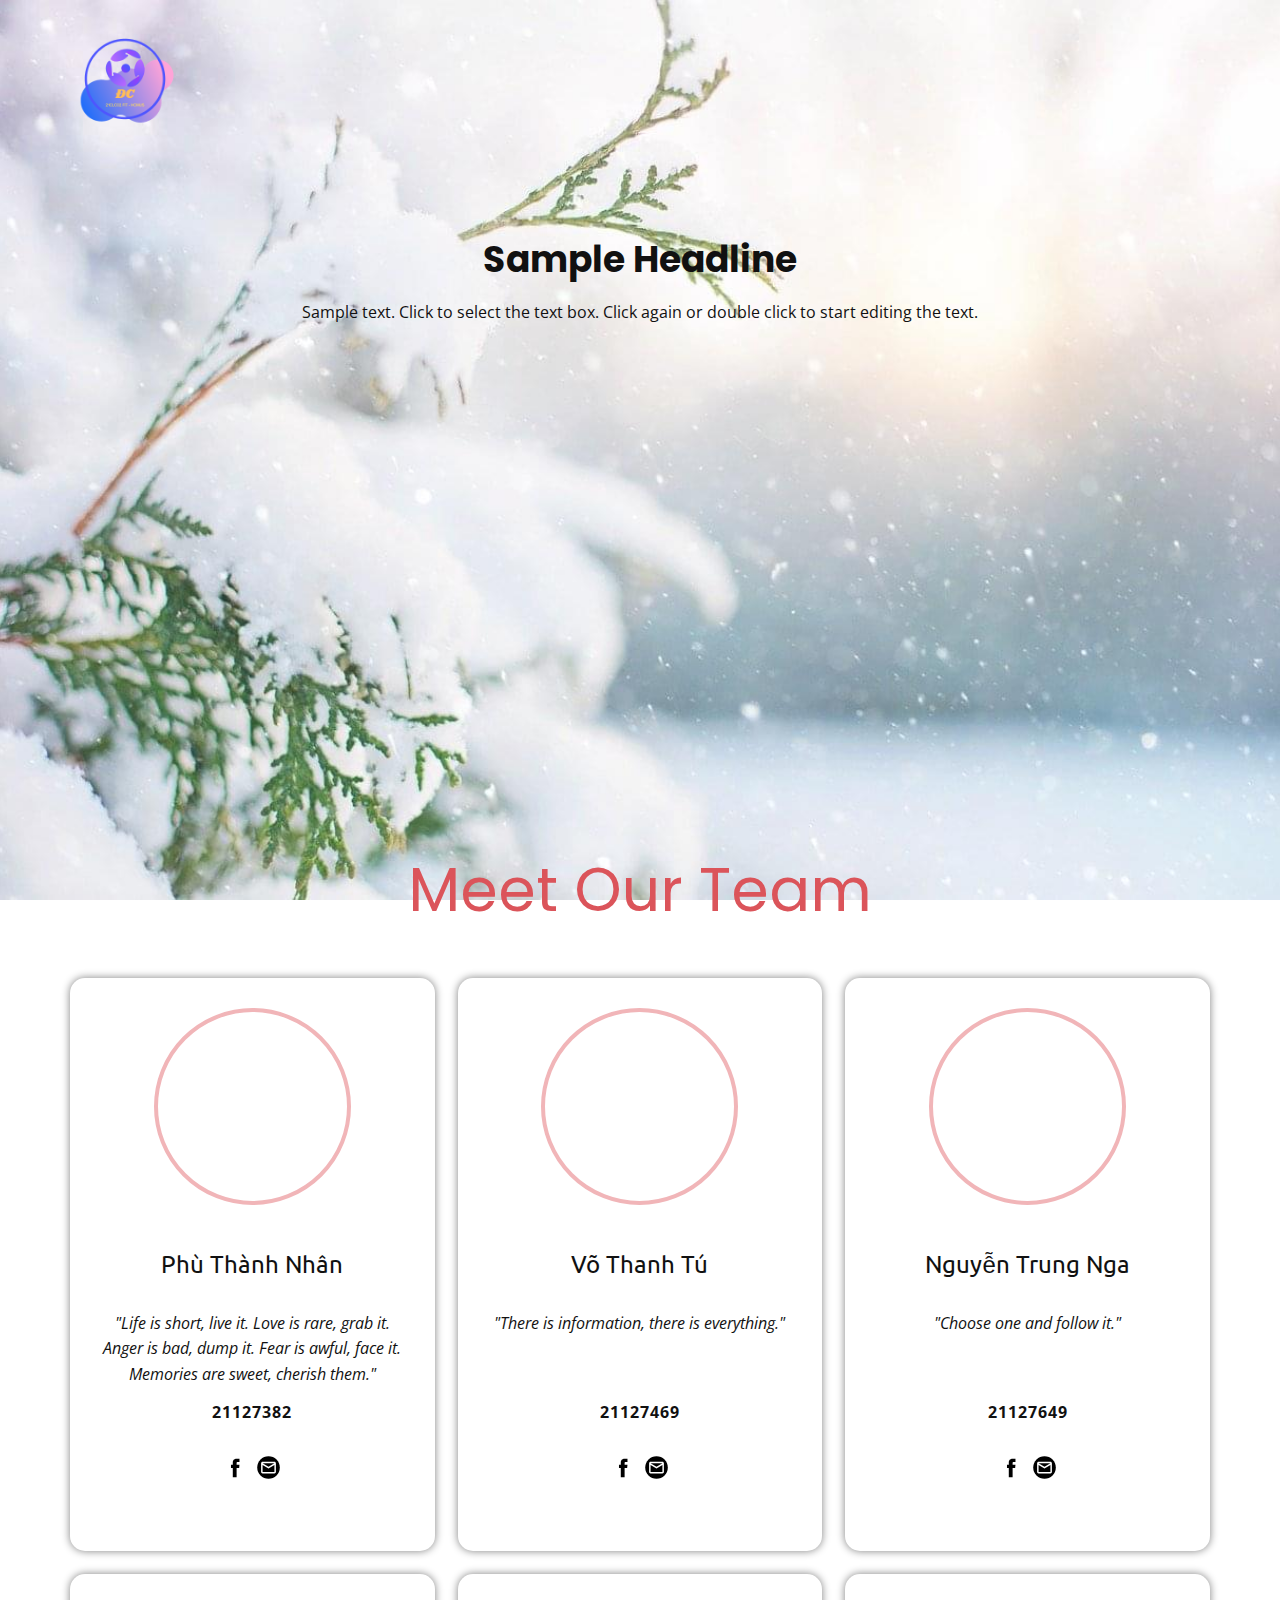
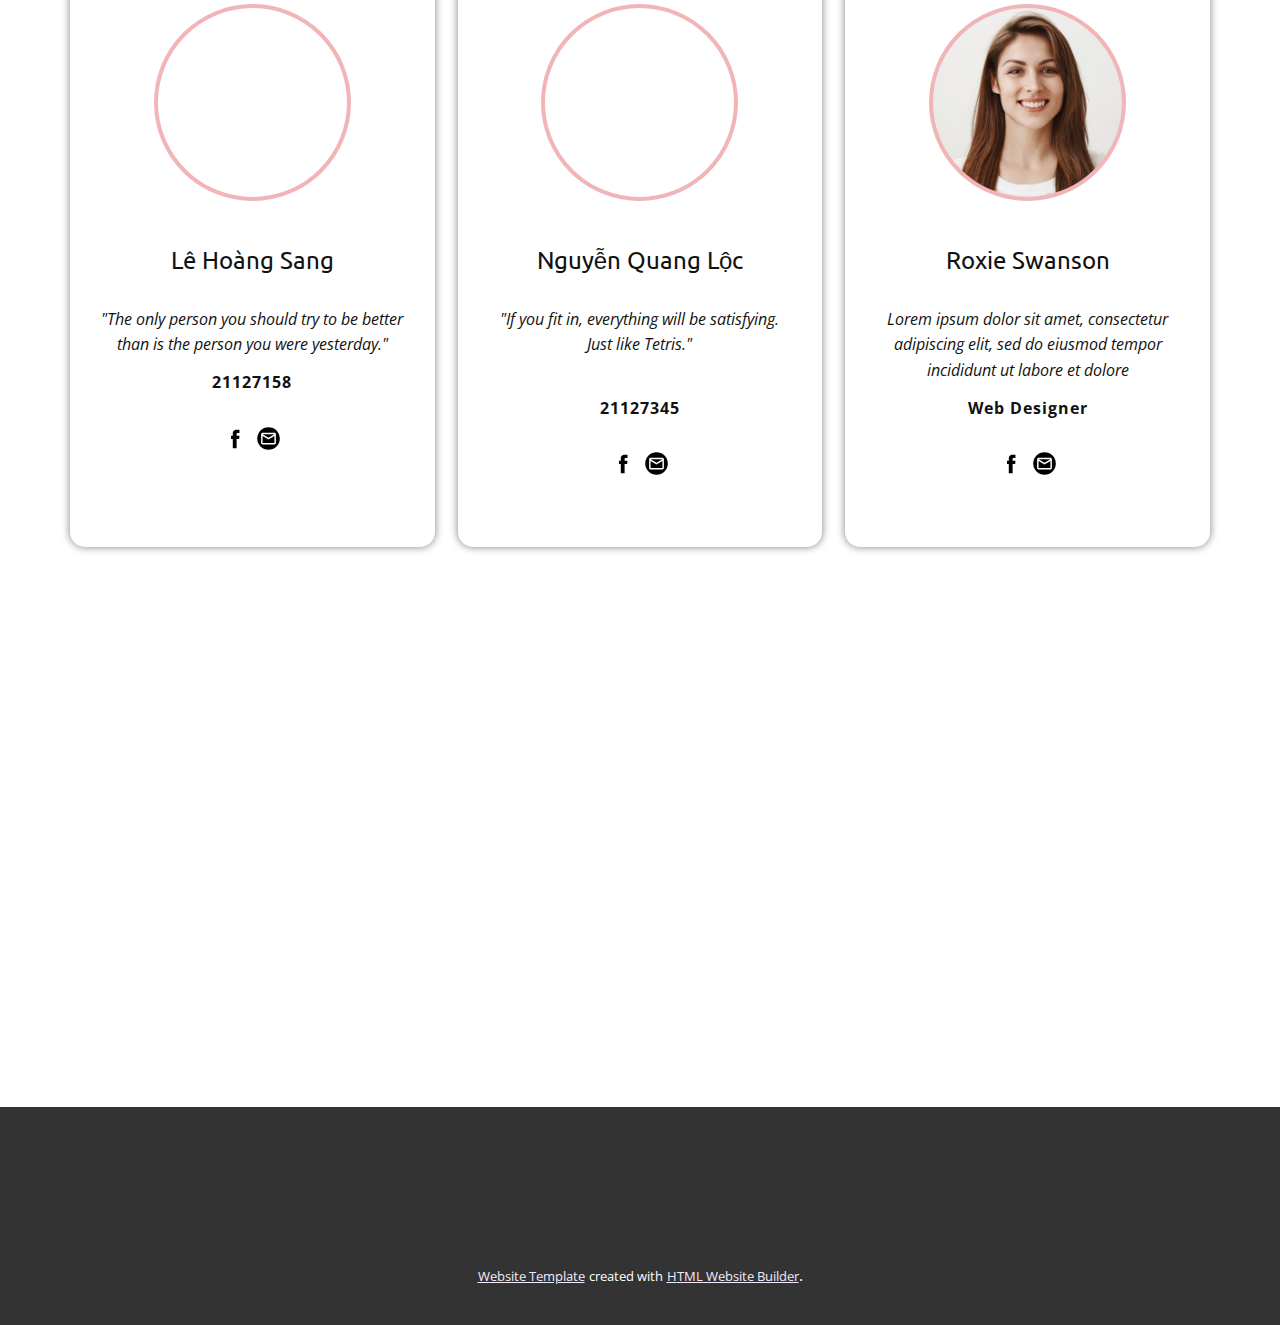
==== Page-2.html @ 935c4da2 "Change Theme" ====
<!DOCTYPE html>
<html style="font-size: 16px;">
  <head>
    <meta name="viewport" content="width=device-width, initial-scale=1.0">
    <meta charset="utf-8">
    <meta name="keywords" content="Meet Our Team">
    <meta name="description" content="">
    <meta name="page_type" content="np-template-header-footer-from-plugin">
    <title>Page 2</title>
    <link rel="stylesheet" href="nicepage.css" media="screen">
<link rel="stylesheet" href="Page-2.css" media="screen">
    <script class="u-script" type="text/javascript" src="jquery-1.9.1.min.js" defer=""></script>
    <script class="u-script" type="text/javascript" src="nicepage.js" defer=""></script>
    <meta name="generator" content="Nicepage 4.1.6, nicepage.com">
    <link id="u-theme-google-font" rel="stylesheet" href="https://fonts.googleapis.com/css?family=Open+Sans:300,300i,400,400i,600,600i,700,700i,800,800i|Poppins:100,100i,200,200i,300,300i,400,400i,500,500i,600,600i,700,700i,800,800i,900,900i">
    <link id="u-page-google-font" rel="stylesheet" href="https://fonts.googleapis.com/css?family=Ubuntu:300,300i,400,400i,500,500i,700,700i">
    
    
    
    
    <script type="application/ld+json">{
		"@context": "http://schema.org",
		"@type": "Organization",
		"name": "",
		"logo": "images/DaCamtrongsuot.png"
}</script>
    <meta name="theme-color" content="#803bec">
    <meta property="og:title" content="Page 2">
    <meta property="og:type" content="website">
  </head>
  <body class="u-body u-image" style="background-position: 50% 50%; background-image: url(&quot;images/g905675988dc49c404f657ac7423b55f14629bac2f06f8e1ab656ffeed93eca6e0b6860d863c056c8865836d51a71ae91281ea096c474bc6b71fc611bd835c069_1280.jpg&quot;);"><header class="u-clearfix u-header u-header" id="sec-8624"><div class="u-clearfix u-sheet u-sheet-1">
        <a href="https://nicepage.com" class="u-image u-logo u-image-1" data-image-width="500" data-image-height="500">
          <img src="images/DaCamtrongsuot.png" class="u-logo-image u-logo-image-1">
        </a>
      </div></header>
    <section class="u-align-center u-clearfix u-section-1" id="sec-6c9a">
      <div class="u-clearfix u-sheet u-valign-middle u-sheet-1">
        <h2 class="u-text u-text-default u-text-1">Sample Headline</h2>
        <p class="u-text u-text-2">Sample text. Click to select the text box. Click again or double click to start editing the text.</p>
        <div class="u-video u-video-1">
          <div class="embed-responsive embed-responsive-1">
            <iframe style="position: absolute;top: 0;left: 0;width: 100%;height: 100%;" class="embed-responsive-item" src="https://www.youtube.com/embed/L-hm3S1aSnI?mute=0&amp;showinfo=0&amp;controls=0&amp;start=0" frameborder="0" allowfullscreen=""></iframe>
          </div>
        </div>
      </div>
    </section>
    <section class="u-align-center u-clearfix u-section-2" id="carousel_01be">
      <div class="u-clearfix u-sheet u-sheet-1">
        <h1 class="u-text u-text-default u-text-palette-2-base u-text-1">Meet Our Team</h1>
        <div class="u-expanded-width u-list u-list-1">
          <div class="u-repeater u-repeater-1">
            <div class="u-align-center u-container-style u-list-item u-radius-15 u-repeater-item u-shape-round u-white u-list-item-1">
              <div class="u-container-layout u-similar-container u-container-layout-1">
                <div class="u-border-4 u-border-palette-2-light-2 u-image u-image-circle u-preserve-proportions u-image-1" alt="" data-image-width="176" data-image-height="208"></div>
                <h4 class="u-custom-font u-font-ubuntu u-text u-text-default u-text-2">Phù Thành Nhân</h4>
                <p class="u-text u-text-body-color u-text-3"> "Life is short, live it. Love is rare, grab it. Anger is bad, dump it. Fear is awful, face it. Memories are sweet, cherish them."</p>
                <p class="u-text u-text-default u-text-4"> 21127382</p>
                <div class="u-social-icons u-spacing-10 u-social-icons-1">
                  <a class="u-social-url" title="facebook" target="_blank" href="https://www.facebook.com/nhan.phu.35912"><span class="u-icon u-social-facebook u-social-icon u-text-black u-icon-1"><svg class="u-svg-link" preserveAspectRatio="xMidYMin slice" viewBox="0 0 112 112" style=""><use xlink:href="#svg-3d33"></use></svg><svg class="u-svg-content" viewBox="0 0 112 112" x="0" y="0" id="svg-3d33"><path fill="currentColor" d="M75.5,28.8H65.4c-1.5,0-4,0.9-4,4.3v9.4h13.9l-1.5,15.8H61.4v45.1H42.8V58.3h-8.8V42.4h8.8V32.2
c0-7.4,3.4-18.8,18.8-18.8h13.8v15.4H75.5z"></path></svg></span>
                  </a>
                  <a class="u-social-url" target="_blank" data-type="Email" title="Email" href="mailto:21127382@student.hcmus.edu.vn"><span class="u-icon u-social-email u-social-icon u-text-black u-icon-2"><svg class="u-svg-link" preserveAspectRatio="xMidYMin slice" viewBox="0 0 112 112" style=""><use xlink:href="#svg-8b8d"></use></svg><svg class="u-svg-content" viewBox="0 0 112 112" x="0" y="0" id="svg-8b8d"><circle fill="currentColor" cx="56.1" cy="56.1" r="55"></circle><path id="path3864" fill="#FFFFFF" d="M27.2,28h57.6c4,0,7.2,3.2,7.2,7.2l0,0v42.7c0,3.9-3.2,7.2-7.2,7.2l0,0H27.2
	c-4,0-7.2-3.2-7.2-7.2V35.2C20,31.1,23.2,28,27.2,28 M56,52.9l28.8-17.8H27.2L56,52.9 M27.2,77.7h57.6V43.5L56,61.3L27.2,43.5V77.7z
	"></path></svg></span>
                  </a>
                </div>
              </div>
            </div>
            <div class="u-align-center u-container-style u-list-item u-radius-15 u-repeater-item u-shape-round u-white u-list-item-2">
              <div class="u-container-layout u-similar-container u-container-layout-2">
                <div class="u-border-4 u-border-palette-2-light-2 u-image u-image-circle u-preserve-proportions u-image-2" alt="" data-image-width="208" data-image-height="208"></div>
                <h4 class="u-custom-font u-font-ubuntu u-text u-text-default u-text-5">Võ Thanh Tú</h4>
                <p class="u-text u-text-body-color u-text-6"> "There is information, there is everything."<br>
                  <br>
                  <br>
                </p>
                <p class="u-text u-text-default u-text-7">21127469</p>
                <div class="u-social-icons u-spacing-10 u-social-icons-2">
                  <a class="u-social-url" title="facebook" target="_blank" href="https://www.facebook.com/thanhtuvo135"><span class="u-icon u-social-facebook u-social-icon u-text-black"><svg class="u-svg-link" preserveAspectRatio="xMidYMin slice" viewBox="0 0 112 112" style=""><use xlink:href="#svg-5f94"></use></svg><svg class="u-svg-content" viewBox="0 0 112 112" x="0" y="0" id="svg-5f94"><path fill="currentColor" d="M75.5,28.8H65.4c-1.5,0-4,0.9-4,4.3v9.4h13.9l-1.5,15.8H61.4v45.1H42.8V58.3h-8.8V42.4h8.8V32.2
c0-7.4,3.4-18.8,18.8-18.8h13.8v15.4H75.5z"></path></svg></span>
                  </a>
                  <a class="u-social-url" target="_blank" data-type="Email" title="Email" href="mailto:21127469@student.hcmus.edu.vn"><span class="u-icon u-social-email u-social-icon u-text-black u-icon-4"><svg class="u-svg-link" preserveAspectRatio="xMidYMin slice" viewBox="0 0 112 112" style=""><use xlink:href="#svg-8b8d"></use></svg><svg class="u-svg-content" viewBox="0 0 112 112" x="0" y="0" id="svg-8b8d"><circle fill="currentColor" cx="56.1" cy="56.1" r="55"></circle><path id="path3864" fill="#FFFFFF" d="M27.2,28h57.6c4,0,7.2,3.2,7.2,7.2l0,0v42.7c0,3.9-3.2,7.2-7.2,7.2l0,0H27.2
	c-4,0-7.2-3.2-7.2-7.2V35.2C20,31.1,23.2,28,27.2,28 M56,52.9l28.8-17.8H27.2L56,52.9 M27.2,77.7h57.6V43.5L56,61.3L27.2,43.5V77.7z
	"></path></svg></span>
                  </a>
                </div>
              </div>
            </div>
            <div class="u-align-center u-container-style u-list-item u-radius-15 u-repeater-item u-shape-round u-white u-list-item-3">
              <div class="u-container-layout u-similar-container u-container-layout-3">
                <div class="u-border-4 u-border-palette-2-light-2 u-image u-image-circle u-preserve-proportions u-image-3" alt="" data-image-width="208" data-image-height="208"></div>
                <h4 class="u-custom-font u-font-ubuntu u-text u-text-default u-text-8">Nguyễn Trung Nga</h4>
                <p class="u-text u-text-body-color u-text-9"> "Choose one and follow it."<br>
                  <br>
                  <br>
                </p>
                <p class="u-text u-text-default u-text-10"> 21127649</p>
                <div class="u-social-icons u-spacing-10 u-social-icons-3">
                  <a class="u-social-url" title="facebook" target="_blank" href="https://www.facebook.com/chamtrangtrennenden"><span class="u-icon u-social-facebook u-social-icon u-text-black u-icon-5"><svg class="u-svg-link" preserveAspectRatio="xMidYMin slice" viewBox="0 0 112 112" style=""><use xlink:href="#svg-465b"></use></svg><svg class="u-svg-content" viewBox="0 0 112 112" x="0" y="0" id="svg-465b"><path fill="currentColor" d="M75.5,28.8H65.4c-1.5,0-4,0.9-4,4.3v9.4h13.9l-1.5,15.8H61.4v45.1H42.8V58.3h-8.8V42.4h8.8V32.2
c0-7.4,3.4-18.8,18.8-18.8h13.8v15.4H75.5z"></path></svg></span>
                  </a>
                  <a class="u-social-url" target="_blank" data-type="Email" title="Email" href="mailto:21127649@student.hcmus.edu.vn"><span class="u-icon u-social-email u-social-icon u-text-black u-icon-6"><svg class="u-svg-link" preserveAspectRatio="xMidYMin slice" viewBox="0 0 112 112" style=""><use xlink:href="#svg-8b8d"></use></svg><svg class="u-svg-content" viewBox="0 0 112 112" x="0" y="0" id="svg-8b8d"><circle fill="currentColor" cx="56.1" cy="56.1" r="55"></circle><path id="path3864" fill="#FFFFFF" d="M27.2,28h57.6c4,0,7.2,3.2,7.2,7.2l0,0v42.7c0,3.9-3.2,7.2-7.2,7.2l0,0H27.2
	c-4,0-7.2-3.2-7.2-7.2V35.2C20,31.1,23.2,28,27.2,28 M56,52.9l28.8-17.8H27.2L56,52.9 M27.2,77.7h57.6V43.5L56,61.3L27.2,43.5V77.7z
	"></path></svg></span>
                  </a>
                </div>
              </div>
            </div>
            <div class="u-align-center u-container-style u-list-item u-radius-15 u-repeater-item u-shape-round u-white u-list-item-4">
              <div class="u-container-layout u-similar-container u-container-layout-4">
                <div class="u-border-4 u-border-palette-2-light-2 u-image u-image-circle u-preserve-proportions u-image-4" alt="" data-image-width="3507" data-image-height="5260"></div>
                <h4 class="u-custom-font u-font-ubuntu u-text u-text-default u-text-11">Lê Hoàng Sang</h4>
                <p class="u-text u-text-body-color u-text-12"> "The only person you should try to be better than is the person you were yesterday."</p>
                <p class="u-text u-text-default u-text-13"> 21127158</p>
                <div class="u-social-icons u-spacing-10 u-social-icons-4">
                  <a class="u-social-url" title="facebook" target="_blank" href="https://www.facebook.com/lhs.64"><span class="u-icon u-social-facebook u-social-icon u-text-black u-icon-7"><svg class="u-svg-link" preserveAspectRatio="xMidYMin slice" viewBox="0 0 112 112" style=""><use xlink:href="#svg-2437"></use></svg><svg class="u-svg-content" viewBox="0 0 112 112" x="0" y="0" id="svg-2437"><path fill="currentColor" d="M75.5,28.8H65.4c-1.5,0-4,0.9-4,4.3v9.4h13.9l-1.5,15.8H61.4v45.1H42.8V58.3h-8.8V42.4h8.8V32.2
c0-7.4,3.4-18.8,18.8-18.8h13.8v15.4H75.5z"></path></svg></span>
                  </a>
                  <a class="u-social-url" target="_blank" data-type="Email" title="Email" href="mailto:21127158@student.hcmus.edu.vn"><span class="u-icon u-social-email u-social-icon u-text-black u-icon-8"><svg class="u-svg-link" preserveAspectRatio="xMidYMin slice" viewBox="0 0 112 112" style=""><use xlink:href="#svg-8b8d"></use></svg><svg class="u-svg-content" viewBox="0 0 112 112" x="0" y="0" id="svg-8b8d"><circle fill="currentColor" cx="56.1" cy="56.1" r="55"></circle><path id="path3864" fill="#FFFFFF" d="M27.2,28h57.6c4,0,7.2,3.2,7.2,7.2l0,0v42.7c0,3.9-3.2,7.2-7.2,7.2l0,0H27.2
	c-4,0-7.2-3.2-7.2-7.2V35.2C20,31.1,23.2,28,27.2,28 M56,52.9l28.8-17.8H27.2L56,52.9 M27.2,77.7h57.6V43.5L56,61.3L27.2,43.5V77.7z
	"></path></svg></span>
                  </a>
                </div>
              </div>
            </div>
            <div class="u-align-center u-container-style u-list-item u-radius-15 u-repeater-item u-shape-round u-white u-list-item-5">
              <div class="u-container-layout u-similar-container u-container-layout-5">
                <div class="u-border-4 u-border-palette-2-light-2 u-image u-image-circle u-preserve-proportions u-image-5" alt="" data-image-width="208" data-image-height="208"></div>
                <h4 class="u-custom-font u-font-ubuntu u-text u-text-default u-text-14">Nguyễn Quang Lộc</h4>
                <p class="u-text u-text-body-color u-text-15"> "If you fit in, everything will be satisfying. Just like Tetris."<br>
                  <br>
                </p>
                <p class="u-text u-text-default u-text-16"> 21127345</p>
                <div class="u-social-icons u-spacing-10 u-social-icons-5">
                  <a class="u-social-url" title="facebook" target="_blank" href="https://www.facebook.com/profile.php?id=100008069742162"><span class="u-icon u-social-facebook u-social-icon u-text-black u-icon-9"><svg class="u-svg-link" preserveAspectRatio="xMidYMin slice" viewBox="0 0 112 112" style=""><use xlink:href="#svg-2437"></use></svg><svg class="u-svg-content" viewBox="0 0 112 112" x="0" y="0" id="svg-2437"><path fill="currentColor" d="M75.5,28.8H65.4c-1.5,0-4,0.9-4,4.3v9.4h13.9l-1.5,15.8H61.4v45.1H42.8V58.3h-8.8V42.4h8.8V32.2
c0-7.4,3.4-18.8,18.8-18.8h13.8v15.4H75.5z"></path></svg></span>
                  </a>
                  <a class="u-social-url" target="_blank" data-type="Email" title="Email" href="mailto:21127345@student.hcmus.edu.vn"><span class="u-icon u-social-email u-social-icon u-text-black u-icon-10"><svg class="u-svg-link" preserveAspectRatio="xMidYMin slice" viewBox="0 0 112 112" style=""><use xlink:href="#svg-8b8d"></use></svg><svg class="u-svg-content" viewBox="0 0 112 112" x="0" y="0" id="svg-8b8d"><circle fill="currentColor" cx="56.1" cy="56.1" r="55"></circle><path id="path3864" fill="#FFFFFF" d="M27.2,28h57.6c4,0,7.2,3.2,7.2,7.2l0,0v42.7c0,3.9-3.2,7.2-7.2,7.2l0,0H27.2
	c-4,0-7.2-3.2-7.2-7.2V35.2C20,31.1,23.2,28,27.2,28 M56,52.9l28.8-17.8H27.2L56,52.9 M27.2,77.7h57.6V43.5L56,61.3L27.2,43.5V77.7z
	"></path></svg></span>
                  </a>
                </div>
              </div>
            </div>
            <div class="u-align-center u-container-style u-list-item u-radius-15 u-repeater-item u-shape-round u-white u-list-item-6">
              <div class="u-container-layout u-similar-container u-container-layout-6">
                <div class="u-border-4 u-border-palette-2-light-2 u-image u-image-circle u-preserve-proportions u-image-6" alt="" data-image-width="626" data-image-height="417"></div>
                <h4 class="u-custom-font u-font-ubuntu u-text u-text-default u-text-17"> Roxie Swanson</h4>
                <p class="u-text u-text-body-color u-text-18">Lorem ipsum dolor sit amet, consectetur adipiscing elit, sed do eiusmod tempor incididunt ut labore et dolore</p>
                <p class="u-text u-text-default u-text-19">Web Designer</p>
                <div class="u-social-icons u-spacing-10 u-social-icons-6">
                  <a class="u-social-url" title="facebook" target="_blank" href="https://facebook.com/name"><span class="u-icon u-social-facebook u-social-icon u-text-black u-icon-11"><svg class="u-svg-link" preserveAspectRatio="xMidYMin slice" viewBox="0 0 112 112" style=""><use xlink:href="#svg-2437"></use></svg><svg class="u-svg-content" viewBox="0 0 112 112" x="0" y="0" id="svg-2437"><path fill="currentColor" d="M75.5,28.8H65.4c-1.5,0-4,0.9-4,4.3v9.4h13.9l-1.5,15.8H61.4v45.1H42.8V58.3h-8.8V42.4h8.8V32.2
c0-7.4,3.4-18.8,18.8-18.8h13.8v15.4H75.5z"></path></svg></span>
                  </a>
                  <a class="u-social-url" target="_blank" data-type="Email" title="Email" href=""><span class="u-icon u-social-email u-social-icon u-text-black u-icon-12"><svg class="u-svg-link" preserveAspectRatio="xMidYMin slice" viewBox="0 0 112 112" style=""><use xlink:href="#svg-8b8d"></use></svg><svg class="u-svg-content" viewBox="0 0 112 112" x="0" y="0" id="svg-8b8d"><circle fill="currentColor" cx="56.1" cy="56.1" r="55"></circle><path id="path3864" fill="#FFFFFF" d="M27.2,28h57.6c4,0,7.2,3.2,7.2,7.2l0,0v42.7c0,3.9-3.2,7.2-7.2,7.2l0,0H27.2
	c-4,0-7.2-3.2-7.2-7.2V35.2C20,31.1,23.2,28,27.2,28 M56,52.9l28.8-17.8H27.2L56,52.9 M27.2,77.7h57.6V43.5L56,61.3L27.2,43.5V77.7z
	"></path></svg></span>
                  </a>
                </div>
              </div>
            </div>
          </div>
        </div>
      </div>
    </section>
    <section class="u-clearfix u-section-3" id="sec-a55c">
      <div class="u-clearfix u-sheet u-sheet-1"></div>
    </section>
    
    
    <footer class="u-align-center u-clearfix u-footer u-grey-80 u-footer" id="sec-a418"><div class="u-align-left u-clearfix u-sheet u-sheet-1"></div></footer>
    <section class="u-backlink u-clearfix u-grey-80">
      <a class="u-link" href="https://nicepage.com/website-templates" target="_blank">
        <span>Website Template</span>
      </a>
      <p class="u-text">
        <span>created with</span>
      </p>
      <a class="u-link" href="https://nicepage.com/html-website-builder" target="_blank">
        <span>HTML Website Builder</span>
      </a>. 
    </section>
  </body>
</html>
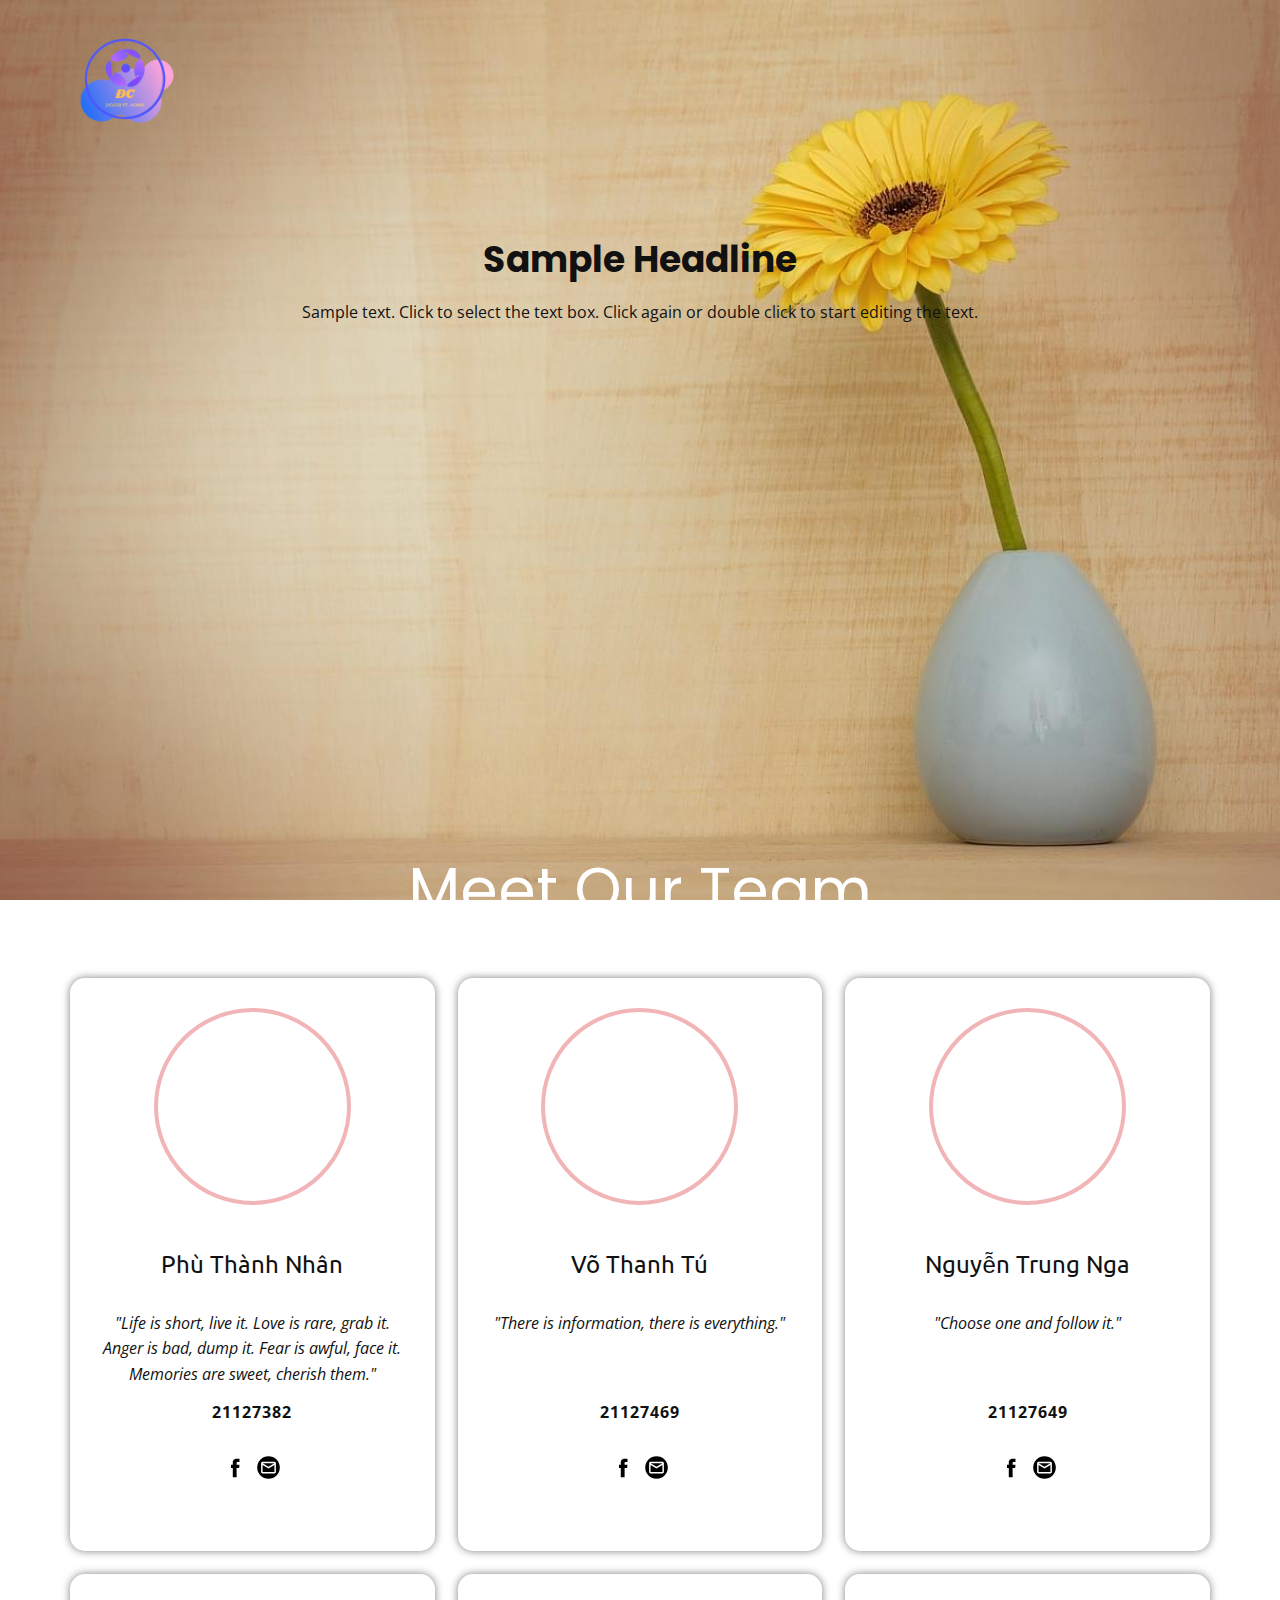
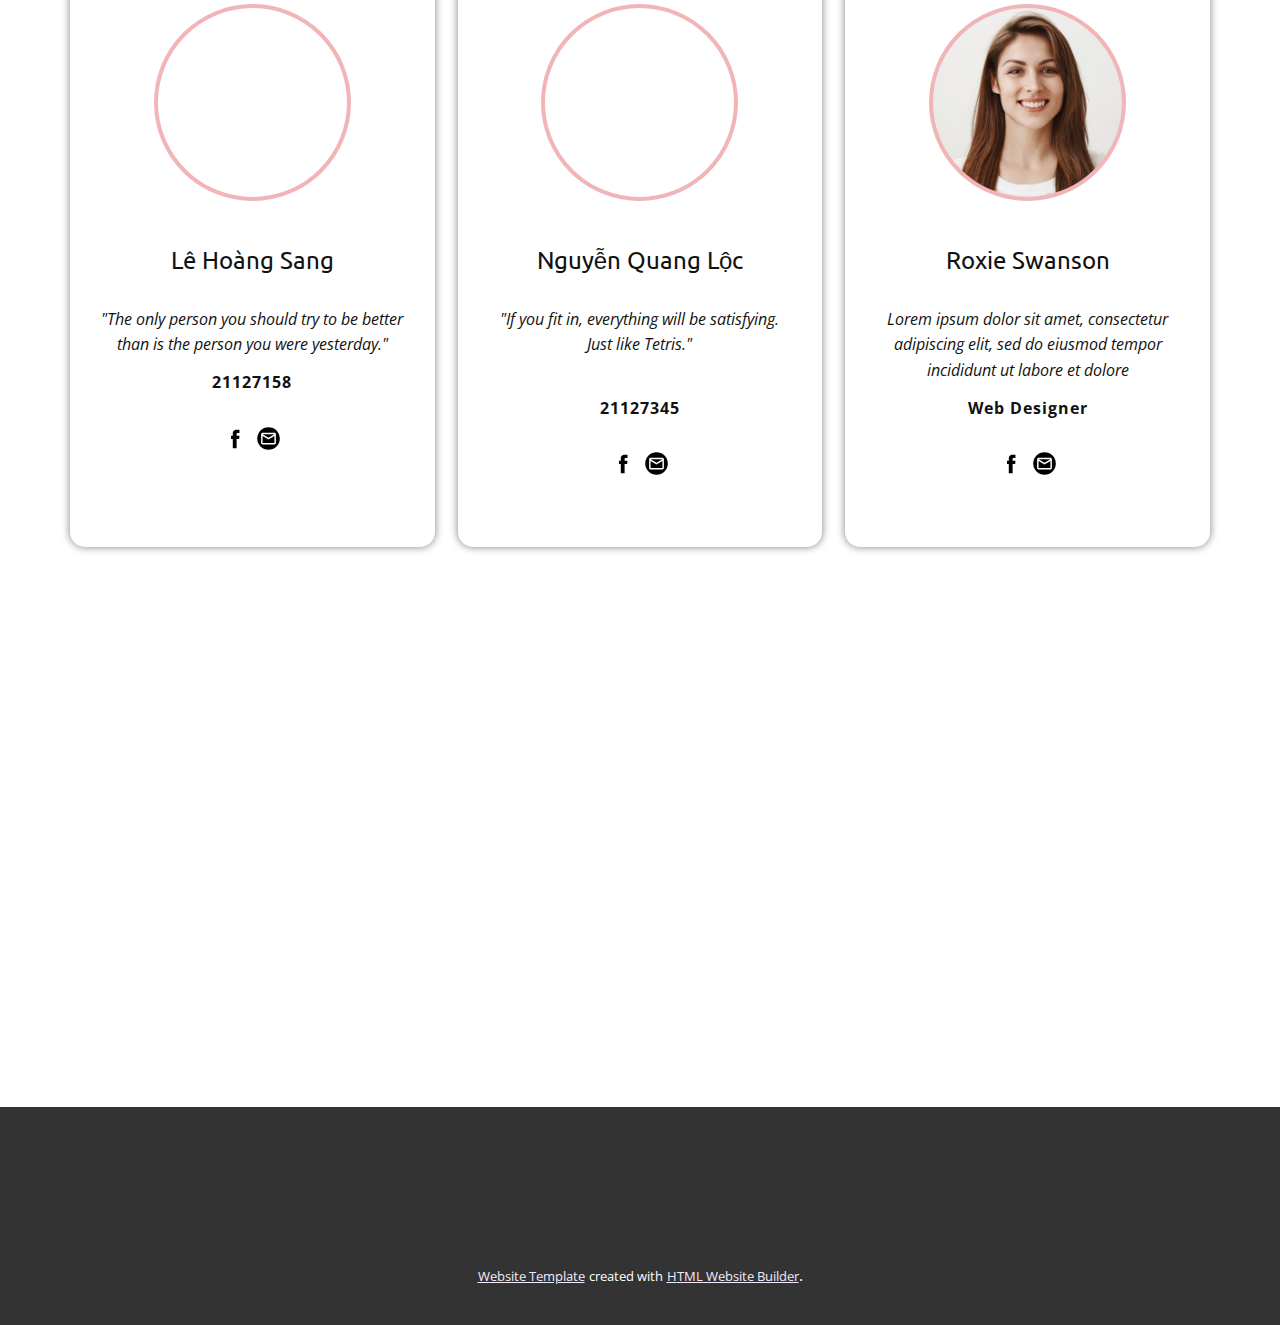
==== commit a70607d9: "Update Background" ====
--- a/Page-2.html
+++ b/Page-2.html
@@ -1,12 +1,13 @@
 <!DOCTYPE html>
 <html style="font-size: 16px;">
   <head>
+    <link rel="icon" href="https://dcteam.site/wp-content/uploads/2021/12/DaCam-trong-suot.png">
     <meta name="viewport" content="width=device-width, initial-scale=1.0">
     <meta charset="utf-8">
     <meta name="keywords" content="Meet Our Team">
     <meta name="description" content="">
     <meta name="page_type" content="np-template-header-footer-from-plugin">
-    <title>Page 2</title>
+    <title>Nhóm Đa Cảm</title>
     <link rel="stylesheet" href="nicepage.css" media="screen">
 <link rel="stylesheet" href="Page-2.css" media="screen">
     <script class="u-script" type="text/javascript" src="jquery-1.9.1.min.js" defer=""></script>
@@ -28,7 +29,7 @@
     <meta property="og:title" content="Page 2">
     <meta property="og:type" content="website">
   </head>
-  <body class="u-body u-image" style="background-position: 50% 50%; background-image: url(&quot;images/g905675988dc49c404f657ac7423b55f14629bac2f06f8e1ab656ffeed93eca6e0b6860d863c056c8865836d51a71ae91281ea096c474bc6b71fc611bd835c069_1280.jpg&quot;);"><header class="u-clearfix u-header u-header" id="sec-8624"><div class="u-clearfix u-sheet u-sheet-1">
+  <body class="u-body u-image" style="background-position: 50% 50%; background-image: url(&quot;images/gd8d9fe85494fcb6d92a3d0da2fd6ea549b0a9c4ccb39fb593333bbf8097e46a26bdfdbcf1b320029f4a50edb9018ad6c470dceb9ee07ba325f6bdb093bac8f9b_1280.jpg&quot;);"><header class="u-clearfix u-header u-header" id="sec-8624"><div class="u-clearfix u-sheet u-sheet-1">
         <a href="https://nicepage.com" class="u-image u-logo u-image-1" data-image-width="500" data-image-height="500">
           <img src="images/DaCamtrongsuot.png" class="u-logo-image u-logo-image-1">
         </a>
@@ -46,7 +47,7 @@
     </section>
     <section class="u-align-center u-clearfix u-section-2" id="carousel_01be">
       <div class="u-clearfix u-sheet u-sheet-1">
-        <h1 class="u-text u-text-default u-text-palette-2-base u-text-1">Meet Our Team</h1>
+        <h1 class="u-text u-text-default u-text-white u-text-1">Meet Our Team</h1>
         <div class="u-expanded-width u-list u-list-1">
           <div class="u-repeater u-repeater-1">
             <div class="u-align-center u-container-style u-list-item u-radius-15 u-repeater-item u-shape-round u-white u-list-item-1">
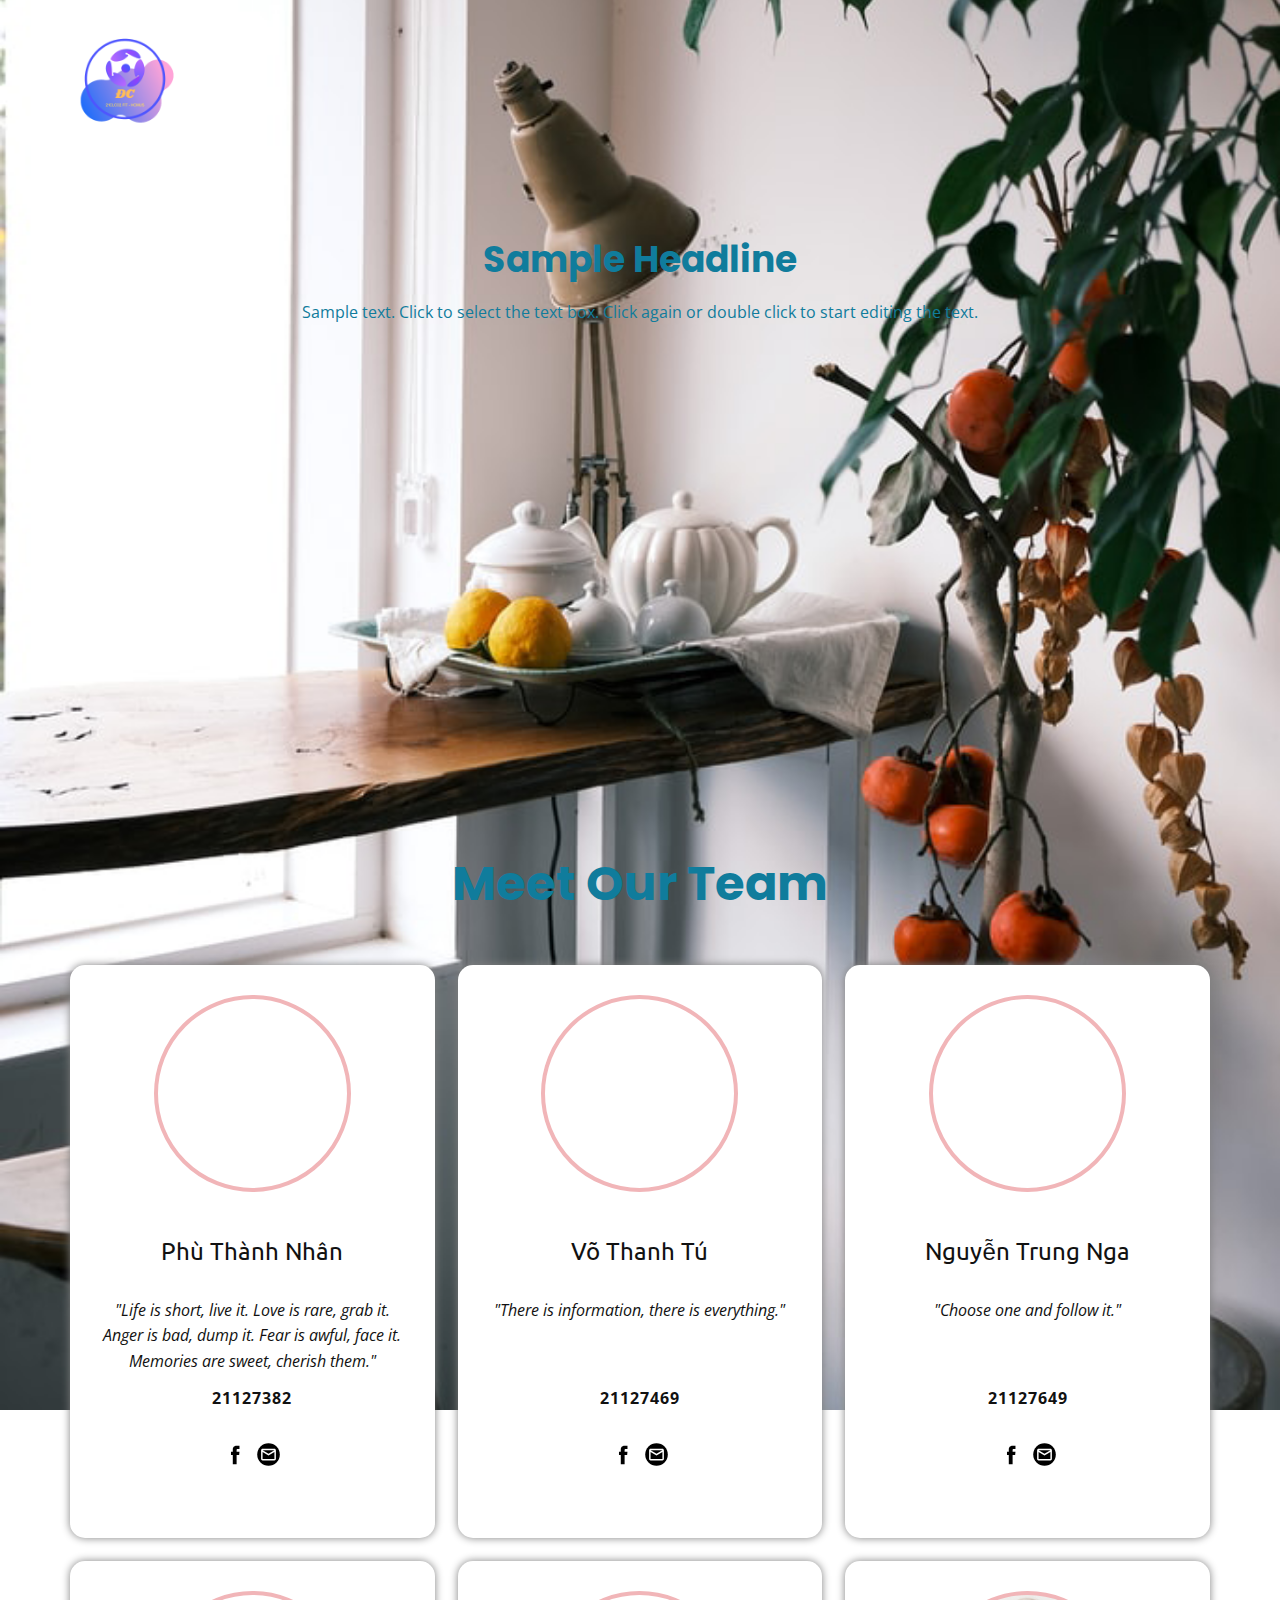
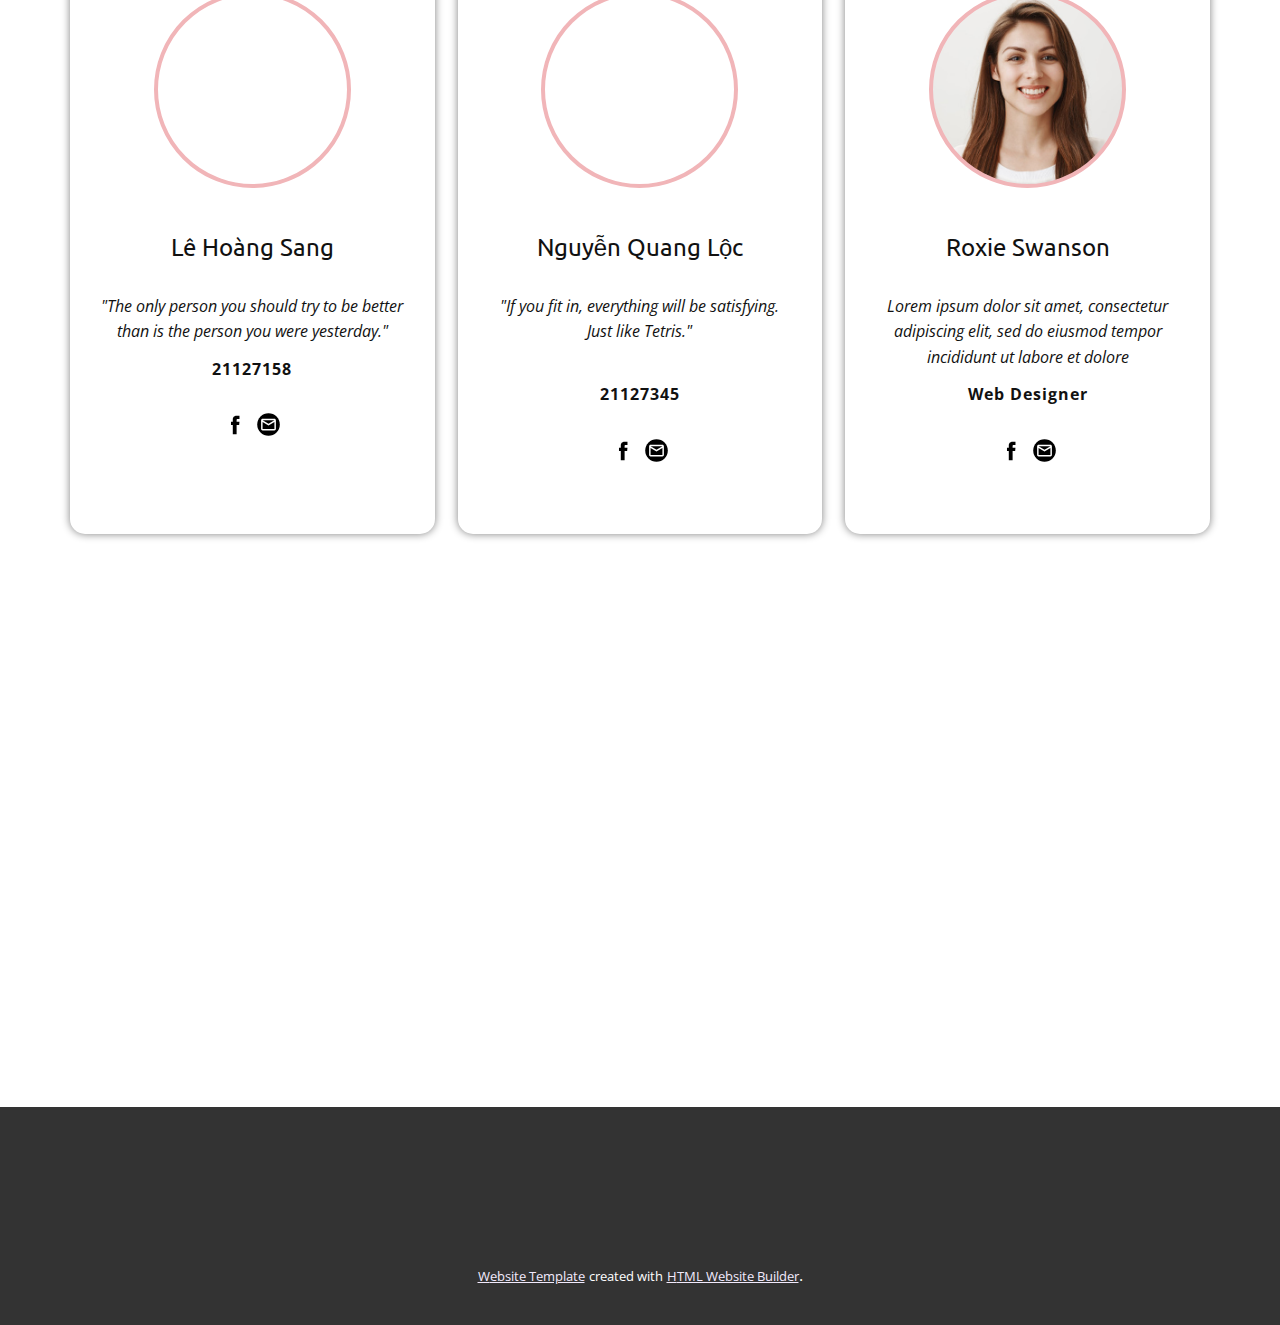
==== commit 0dd94f3c: "Change background" ====
--- a/Page-2.html
+++ b/Page-2.html
@@ -1,161 +1,846 @@
 <!DOCTYPE html>
-<html style="font-size: 16px;">
+<html style="font-size: 16px">
   <head>
-    <link rel="icon" href="https://dcteam.site/wp-content/uploads/2021/12/DaCam-trong-suot.png">
-    <meta name="viewport" content="width=device-width, initial-scale=1.0">
-    <meta charset="utf-8">
-    <meta name="keywords" content="Meet Our Team">
-    <meta name="description" content="">
-    <meta name="page_type" content="np-template-header-footer-from-plugin">
+    <meta name="viewport" content="width=device-width, initial-scale=1.0" />
+    <meta charset="utf-8" />
+    <meta name="keywords" content="Meet Our Team" />
+    <meta name="description" content="" />
+    <meta name="page_type" content="np-template-header-footer-from-plugin" />
     <title>Nhóm Đa Cảm</title>
-    <link rel="stylesheet" href="nicepage.css" media="screen">
-<link rel="stylesheet" href="Page-2.css" media="screen">
-    <script class="u-script" type="text/javascript" src="jquery-1.9.1.min.js" defer=""></script>
-    <script class="u-script" type="text/javascript" src="nicepage.js" defer=""></script>
-    <meta name="generator" content="Nicepage 4.1.6, nicepage.com">
-    <link id="u-theme-google-font" rel="stylesheet" href="https://fonts.googleapis.com/css?family=Open+Sans:300,300i,400,400i,600,600i,700,700i,800,800i|Poppins:100,100i,200,200i,300,300i,400,400i,500,500i,600,600i,700,700i,800,800i,900,900i">
-    <link id="u-page-google-font" rel="stylesheet" href="https://fonts.googleapis.com/css?family=Ubuntu:300,300i,400,400i,500,500i,700,700i">
-    
-    
-    
-    
-    <script type="application/ld+json">{
-		"@context": "http://schema.org",
-		"@type": "Organization",
-		"name": "",
-		"logo": "images/DaCamtrongsuot.png"
-}</script>
-    <meta name="theme-color" content="#803bec">
-    <meta property="og:title" content="Page 2">
-    <meta property="og:type" content="website">
+    <link
+      rel="icon"
+      href="https://dcteam.site/wp-content/uploads/2021/12/DaCam-trong-suot.png"
+    />
+
+    <link rel="stylesheet" href="nicepage.css" media="screen" />
+    <link rel="stylesheet" href="Page-2.css" media="screen" />
+    <script
+      class="u-script"
+      type="text/javascript"
+      src="jquery-1.9.1.min.js"
+      defer=""
+    ></script>
+    <script
+      class="u-script"
+      type="text/javascript"
+      src="nicepage.js"
+      defer=""
+    ></script>
+    <meta name="generator" content="Nicepage 4.1.6, nicepage.com" />
+    <link
+      id="u-theme-google-font"
+      rel="stylesheet"
+      href="https://fonts.googleapis.com/css?family=Open+Sans:300,300i,400,400i,600,600i,700,700i,800,800i|Poppins:100,100i,200,200i,300,300i,400,400i,500,500i,600,600i,700,700i,800,800i,900,900i"
+    />
+    <link
+      id="u-page-google-font"
+      rel="stylesheet"
+      href="https://fonts.googleapis.com/css?family=Ubuntu:300,300i,400,400i,500,500i,700,700i"
+    />
+
+    <script type="application/ld+json">
+      {
+        "@context": "http://schema.org",
+        "@type": "Organization",
+        "name": "",
+        "logo": "images/DaCamtrongsuot.png"
+      }
+    </script>
+    <meta name="theme-color" content="#803bec" />
+    <meta property="og:title" content="Page 2" />
+    <meta property="og:type" content="website" />
   </head>
-  <body class="u-body u-image" style="background-position: 50% 50%; background-image: url(&quot;images/gd8d9fe85494fcb6d92a3d0da2fd6ea549b0a9c4ccb39fb593333bbf8097e46a26bdfdbcf1b320029f4a50edb9018ad6c470dceb9ee07ba325f6bdb093bac8f9b_1280.jpg&quot;);"><header class="u-clearfix u-header u-header" id="sec-8624"><div class="u-clearfix u-sheet u-sheet-1">
-        <a href="https://nicepage.com" class="u-image u-logo u-image-1" data-image-width="500" data-image-height="500">
-          <img src="images/DaCamtrongsuot.png" class="u-logo-image u-logo-image-1">
+  <body
+    class="u-body u-image"
+    style="
+      background-position: 50% 50%;
+      background-image: url('images/photo-1638842009112-a149ea35ada4.png');
+    "
+  >
+    <header class="u-clearfix u-header u-header" id="sec-8624">
+      <div class="u-clearfix u-sheet u-sheet-1">
+        <a
+          href="https://nicepage.com"
+          class="u-image u-logo u-image-1"
+          data-image-width="500"
+          data-image-height="500"
+        >
+          <img
+            src="images/DaCamtrongsuot.png"
+            class="u-logo-image u-logo-image-1"
+          />
         </a>
-      </div></header>
+      </div>
+    </header>
     <section class="u-align-center u-clearfix u-section-1" id="sec-6c9a">
       <div class="u-clearfix u-sheet u-valign-middle u-sheet-1">
-        <h2 class="u-text u-text-default u-text-1">Sample Headline</h2>
-        <p class="u-text u-text-2">Sample text. Click to select the text box. Click again or double click to start editing the text.</p>
+        <h2 class="u-text u-text-custom-color-2 u-text-default u-text-1">
+          Sample Headline
+        </h2>
+        <p class="u-text u-text-custom-color-2 u-text-2">
+          Sample text. Click to select the text box. Click again or double click
+          to start editing the text.
+        </p>
         <div class="u-video u-video-1">
           <div class="embed-responsive embed-responsive-1">
-            <iframe style="position: absolute;top: 0;left: 0;width: 100%;height: 100%;" class="embed-responsive-item" src="https://www.youtube.com/embed/L-hm3S1aSnI?mute=0&amp;showinfo=0&amp;controls=0&amp;start=0" frameborder="0" allowfullscreen=""></iframe>
+            <iframe
+              style="
+                position: absolute;
+                top: 0;
+                left: 0;
+                width: 100%;
+                height: 100%;
+              "
+              class="embed-responsive-item"
+              src="https://www.youtube.com/embed/L-hm3S1aSnI?mute=0&amp;showinfo=0&amp;controls=0&amp;start=0"
+              frameborder="0"
+              allowfullscreen=""
+            ></iframe>
           </div>
         </div>
       </div>
     </section>
     <section class="u-align-center u-clearfix u-section-2" id="carousel_01be">
       <div class="u-clearfix u-sheet u-sheet-1">
-        <h1 class="u-text u-text-default u-text-white u-text-1">Meet Our Team</h1>
+        <h1 class="u-text u-text-custom-color-2 u-text-default u-text-1">
+          Meet Our Team
+        </h1>
         <div class="u-expanded-width u-list u-list-1">
           <div class="u-repeater u-repeater-1">
-            <div class="u-align-center u-container-style u-list-item u-radius-15 u-repeater-item u-shape-round u-white u-list-item-1">
-              <div class="u-container-layout u-similar-container u-container-layout-1">
-                <div class="u-border-4 u-border-palette-2-light-2 u-image u-image-circle u-preserve-proportions u-image-1" alt="" data-image-width="176" data-image-height="208"></div>
-                <h4 class="u-custom-font u-font-ubuntu u-text u-text-default u-text-2">Phù Thành Nhân</h4>
-                <p class="u-text u-text-body-color u-text-3"> "Life is short, live it. Love is rare, grab it. Anger is bad, dump it. Fear is awful, face it. Memories are sweet, cherish them."</p>
-                <p class="u-text u-text-default u-text-4"> 21127382</p>
+            <div
+              class="
+                u-align-center
+                u-container-style
+                u-list-item
+                u-radius-15
+                u-repeater-item
+                u-shape-round
+                u-white
+                u-list-item-1
+              "
+            >
+              <div
+                class="
+                  u-container-layout u-similar-container u-container-layout-1
+                "
+              >
+                <div
+                  class="
+                    u-border-4
+                    u-border-palette-2-light-2
+                    u-image
+                    u-image-circle
+                    u-preserve-proportions
+                    u-image-1
+                  "
+                  alt=""
+                  data-image-width="176"
+                  data-image-height="208"
+                ></div>
+                <h4
+                  class="
+                    u-custom-font u-font-ubuntu u-text u-text-default u-text-2
+                  "
+                >
+                  Phù Thành Nhân
+                </h4>
+                <p class="u-text u-text-body-color u-text-3">
+                  "Life is short, live it. Love is rare, grab it. Anger is bad,
+                  dump it. Fear is awful, face it. Memories are sweet, cherish
+                  them."
+                </p>
+                <p class="u-text u-text-default u-text-4">21127382</p>
                 <div class="u-social-icons u-spacing-10 u-social-icons-1">
-                  <a class="u-social-url" title="facebook" target="_blank" href="https://www.facebook.com/nhan.phu.35912"><span class="u-icon u-social-facebook u-social-icon u-text-black u-icon-1"><svg class="u-svg-link" preserveAspectRatio="xMidYMin slice" viewBox="0 0 112 112" style=""><use xlink:href="#svg-3d33"></use></svg><svg class="u-svg-content" viewBox="0 0 112 112" x="0" y="0" id="svg-3d33"><path fill="currentColor" d="M75.5,28.8H65.4c-1.5,0-4,0.9-4,4.3v9.4h13.9l-1.5,15.8H61.4v45.1H42.8V58.3h-8.8V42.4h8.8V32.2
-c0-7.4,3.4-18.8,18.8-18.8h13.8v15.4H75.5z"></path></svg></span>
-                  </a>
-                  <a class="u-social-url" target="_blank" data-type="Email" title="Email" href="mailto:21127382@student.hcmus.edu.vn"><span class="u-icon u-social-email u-social-icon u-text-black u-icon-2"><svg class="u-svg-link" preserveAspectRatio="xMidYMin slice" viewBox="0 0 112 112" style=""><use xlink:href="#svg-8b8d"></use></svg><svg class="u-svg-content" viewBox="0 0 112 112" x="0" y="0" id="svg-8b8d"><circle fill="currentColor" cx="56.1" cy="56.1" r="55"></circle><path id="path3864" fill="#FFFFFF" d="M27.2,28h57.6c4,0,7.2,3.2,7.2,7.2l0,0v42.7c0,3.9-3.2,7.2-7.2,7.2l0,0H27.2
+                  <a
+                    class="u-social-url"
+                    title="facebook"
+                    target="_blank"
+                    href="https://www.facebook.com/nhan.phu.35912"
+                    ><span
+                      class="
+                        u-icon
+                        u-social-facebook
+                        u-social-icon
+                        u-text-black
+                        u-icon-1
+                      "
+                      ><svg
+                        class="u-svg-link"
+                        preserveAspectRatio="xMidYMin slice"
+                        viewBox="0 0 112 112"
+                        style=""
+                      >
+                        <use xlink:href="#svg-3d33"></use></svg
+                      ><svg
+                        class="u-svg-content"
+                        viewBox="0 0 112 112"
+                        x="0"
+                        y="0"
+                        id="svg-3d33"
+                      >
+                        <path
+                          fill="currentColor"
+                          d="M75.5,28.8H65.4c-1.5,0-4,0.9-4,4.3v9.4h13.9l-1.5,15.8H61.4v45.1H42.8V58.3h-8.8V42.4h8.8V32.2
+c0-7.4,3.4-18.8,18.8-18.8h13.8v15.4H75.5z"
+                        ></path></svg
+                    ></span>
+                  </a>
+                  <a
+                    class="u-social-url"
+                    target="_blank"
+                    data-type="Email"
+                    title="Email"
+                    href="mailto:21127382@student.hcmus.edu.vn"
+                    ><span
+                      class="
+                        u-icon
+                        u-social-email
+                        u-social-icon
+                        u-text-black
+                        u-icon-2
+                      "
+                      ><svg
+                        class="u-svg-link"
+                        preserveAspectRatio="xMidYMin slice"
+                        viewBox="0 0 112 112"
+                        style=""
+                      >
+                        <use xlink:href="#svg-8b8d"></use></svg
+                      ><svg
+                        class="u-svg-content"
+                        viewBox="0 0 112 112"
+                        x="0"
+                        y="0"
+                        id="svg-8b8d"
+                      >
+                        <circle
+                          fill="currentColor"
+                          cx="56.1"
+                          cy="56.1"
+                          r="55"
+                        ></circle>
+                        <path
+                          id="path3864"
+                          fill="#FFFFFF"
+                          d="M27.2,28h57.6c4,0,7.2,3.2,7.2,7.2l0,0v42.7c0,3.9-3.2,7.2-7.2,7.2l0,0H27.2
 	c-4,0-7.2-3.2-7.2-7.2V35.2C20,31.1,23.2,28,27.2,28 M56,52.9l28.8-17.8H27.2L56,52.9 M27.2,77.7h57.6V43.5L56,61.3L27.2,43.5V77.7z
-	"></path></svg></span>
+	"
+                        ></path></svg
+                    ></span>
                   </a>
                 </div>
               </div>
             </div>
-            <div class="u-align-center u-container-style u-list-item u-radius-15 u-repeater-item u-shape-round u-white u-list-item-2">
-              <div class="u-container-layout u-similar-container u-container-layout-2">
-                <div class="u-border-4 u-border-palette-2-light-2 u-image u-image-circle u-preserve-proportions u-image-2" alt="" data-image-width="208" data-image-height="208"></div>
-                <h4 class="u-custom-font u-font-ubuntu u-text u-text-default u-text-5">Võ Thanh Tú</h4>
-                <p class="u-text u-text-body-color u-text-6"> "There is information, there is everything."<br>
-                  <br>
-                  <br>
+            <div
+              class="
+                u-align-center
+                u-container-style
+                u-list-item
+                u-radius-15
+                u-repeater-item
+                u-shape-round
+                u-white
+                u-list-item-2
+              "
+            >
+              <div
+                class="
+                  u-container-layout u-similar-container u-container-layout-2
+                "
+              >
+                <div
+                  class="
+                    u-border-4
+                    u-border-palette-2-light-2
+                    u-image
+                    u-image-circle
+                    u-preserve-proportions
+                    u-image-2
+                  "
+                  alt=""
+                  data-image-width="208"
+                  data-image-height="208"
+                ></div>
+                <h4
+                  class="
+                    u-custom-font u-font-ubuntu u-text u-text-default u-text-5
+                  "
+                >
+                  Võ Thanh Tú
+                </h4>
+                <p class="u-text u-text-body-color u-text-6">
+                  "There is information, there is everything."<br />
+                  <br />
+                  <br />
                 </p>
                 <p class="u-text u-text-default u-text-7">21127469</p>
                 <div class="u-social-icons u-spacing-10 u-social-icons-2">
-                  <a class="u-social-url" title="facebook" target="_blank" href="https://www.facebook.com/thanhtuvo135"><span class="u-icon u-social-facebook u-social-icon u-text-black"><svg class="u-svg-link" preserveAspectRatio="xMidYMin slice" viewBox="0 0 112 112" style=""><use xlink:href="#svg-5f94"></use></svg><svg class="u-svg-content" viewBox="0 0 112 112" x="0" y="0" id="svg-5f94"><path fill="currentColor" d="M75.5,28.8H65.4c-1.5,0-4,0.9-4,4.3v9.4h13.9l-1.5,15.8H61.4v45.1H42.8V58.3h-8.8V42.4h8.8V32.2
-c0-7.4,3.4-18.8,18.8-18.8h13.8v15.4H75.5z"></path></svg></span>
-                  </a>
-                  <a class="u-social-url" target="_blank" data-type="Email" title="Email" href="mailto:21127469@student.hcmus.edu.vn"><span class="u-icon u-social-email u-social-icon u-text-black u-icon-4"><svg class="u-svg-link" preserveAspectRatio="xMidYMin slice" viewBox="0 0 112 112" style=""><use xlink:href="#svg-8b8d"></use></svg><svg class="u-svg-content" viewBox="0 0 112 112" x="0" y="0" id="svg-8b8d"><circle fill="currentColor" cx="56.1" cy="56.1" r="55"></circle><path id="path3864" fill="#FFFFFF" d="M27.2,28h57.6c4,0,7.2,3.2,7.2,7.2l0,0v42.7c0,3.9-3.2,7.2-7.2,7.2l0,0H27.2
+                  <a
+                    class="u-social-url"
+                    title="facebook"
+                    target="_blank"
+                    href="https://www.facebook.com/thanhtuvo135"
+                    ><span
+                      class="
+                        u-icon u-social-facebook u-social-icon u-text-black
+                      "
+                      ><svg
+                        class="u-svg-link"
+                        preserveAspectRatio="xMidYMin slice"
+                        viewBox="0 0 112 112"
+                        style=""
+                      >
+                        <use xlink:href="#svg-5f94"></use></svg
+                      ><svg
+                        class="u-svg-content"
+                        viewBox="0 0 112 112"
+                        x="0"
+                        y="0"
+                        id="svg-5f94"
+                      >
+                        <path
+                          fill="currentColor"
+                          d="M75.5,28.8H65.4c-1.5,0-4,0.9-4,4.3v9.4h13.9l-1.5,15.8H61.4v45.1H42.8V58.3h-8.8V42.4h8.8V32.2
+c0-7.4,3.4-18.8,18.8-18.8h13.8v15.4H75.5z"
+                        ></path></svg
+                    ></span>
+                  </a>
+                  <a
+                    class="u-social-url"
+                    target="_blank"
+                    data-type="Email"
+                    title="Email"
+                    href="mailto:21127469@student.hcmus.edu.vn"
+                    ><span
+                      class="
+                        u-icon
+                        u-social-email
+                        u-social-icon
+                        u-text-black
+                        u-icon-4
+                      "
+                      ><svg
+                        class="u-svg-link"
+                        preserveAspectRatio="xMidYMin slice"
+                        viewBox="0 0 112 112"
+                        style=""
+                      >
+                        <use xlink:href="#svg-8b8d"></use></svg
+                      ><svg
+                        class="u-svg-content"
+                        viewBox="0 0 112 112"
+                        x="0"
+                        y="0"
+                        id="svg-8b8d"
+                      >
+                        <circle
+                          fill="currentColor"
+                          cx="56.1"
+                          cy="56.1"
+                          r="55"
+                        ></circle>
+                        <path
+                          id="path3864"
+                          fill="#FFFFFF"
+                          d="M27.2,28h57.6c4,0,7.2,3.2,7.2,7.2l0,0v42.7c0,3.9-3.2,7.2-7.2,7.2l0,0H27.2
 	c-4,0-7.2-3.2-7.2-7.2V35.2C20,31.1,23.2,28,27.2,28 M56,52.9l28.8-17.8H27.2L56,52.9 M27.2,77.7h57.6V43.5L56,61.3L27.2,43.5V77.7z
-	"></path></svg></span>
+	"
+                        ></path></svg
+                    ></span>
                   </a>
                 </div>
               </div>
             </div>
-            <div class="u-align-center u-container-style u-list-item u-radius-15 u-repeater-item u-shape-round u-white u-list-item-3">
-              <div class="u-container-layout u-similar-container u-container-layout-3">
-                <div class="u-border-4 u-border-palette-2-light-2 u-image u-image-circle u-preserve-proportions u-image-3" alt="" data-image-width="208" data-image-height="208"></div>
-                <h4 class="u-custom-font u-font-ubuntu u-text u-text-default u-text-8">Nguyễn Trung Nga</h4>
-                <p class="u-text u-text-body-color u-text-9"> "Choose one and follow it."<br>
-                  <br>
-                  <br>
+            <div
+              class="
+                u-align-center
+                u-container-style
+                u-list-item
+                u-radius-15
+                u-repeater-item
+                u-shape-round
+                u-white
+                u-list-item-3
+              "
+            >
+              <div
+                class="
+                  u-container-layout u-similar-container u-container-layout-3
+                "
+              >
+                <div
+                  class="
+                    u-border-4
+                    u-border-palette-2-light-2
+                    u-image
+                    u-image-circle
+                    u-preserve-proportions
+                    u-image-3
+                  "
+                  alt=""
+                  data-image-width="208"
+                  data-image-height="208"
+                ></div>
+                <h4
+                  class="
+                    u-custom-font u-font-ubuntu u-text u-text-default u-text-8
+                  "
+                >
+                  Nguyễn Trung Nga
+                </h4>
+                <p class="u-text u-text-body-color u-text-9">
+                  "Choose one and follow it."<br />
+                  <br />
+                  <br />
                 </p>
-                <p class="u-text u-text-default u-text-10"> 21127649</p>
+                <p class="u-text u-text-default u-text-10">21127649</p>
                 <div class="u-social-icons u-spacing-10 u-social-icons-3">
-                  <a class="u-social-url" title="facebook" target="_blank" href="https://www.facebook.com/chamtrangtrennenden"><span class="u-icon u-social-facebook u-social-icon u-text-black u-icon-5"><svg class="u-svg-link" preserveAspectRatio="xMidYMin slice" viewBox="0 0 112 112" style=""><use xlink:href="#svg-465b"></use></svg><svg class="u-svg-content" viewBox="0 0 112 112" x="0" y="0" id="svg-465b"><path fill="currentColor" d="M75.5,28.8H65.4c-1.5,0-4,0.9-4,4.3v9.4h13.9l-1.5,15.8H61.4v45.1H42.8V58.3h-8.8V42.4h8.8V32.2
-c0-7.4,3.4-18.8,18.8-18.8h13.8v15.4H75.5z"></path></svg></span>
-                  </a>
-                  <a class="u-social-url" target="_blank" data-type="Email" title="Email" href="mailto:21127649@student.hcmus.edu.vn"><span class="u-icon u-social-email u-social-icon u-text-black u-icon-6"><svg class="u-svg-link" preserveAspectRatio="xMidYMin slice" viewBox="0 0 112 112" style=""><use xlink:href="#svg-8b8d"></use></svg><svg class="u-svg-content" viewBox="0 0 112 112" x="0" y="0" id="svg-8b8d"><circle fill="currentColor" cx="56.1" cy="56.1" r="55"></circle><path id="path3864" fill="#FFFFFF" d="M27.2,28h57.6c4,0,7.2,3.2,7.2,7.2l0,0v42.7c0,3.9-3.2,7.2-7.2,7.2l0,0H27.2
+                  <a
+                    class="u-social-url"
+                    title="facebook"
+                    target="_blank"
+                    href="https://www.facebook.com/chamtrangtrennenden"
+                    ><span
+                      class="
+                        u-icon
+                        u-social-facebook
+                        u-social-icon
+                        u-text-black
+                        u-icon-5
+                      "
+                      ><svg
+                        class="u-svg-link"
+                        preserveAspectRatio="xMidYMin slice"
+                        viewBox="0 0 112 112"
+                        style=""
+                      >
+                        <use xlink:href="#svg-465b"></use></svg
+                      ><svg
+                        class="u-svg-content"
+                        viewBox="0 0 112 112"
+                        x="0"
+                        y="0"
+                        id="svg-465b"
+                      >
+                        <path
+                          fill="currentColor"
+                          d="M75.5,28.8H65.4c-1.5,0-4,0.9-4,4.3v9.4h13.9l-1.5,15.8H61.4v45.1H42.8V58.3h-8.8V42.4h8.8V32.2
+c0-7.4,3.4-18.8,18.8-18.8h13.8v15.4H75.5z"
+                        ></path></svg
+                    ></span>
+                  </a>
+                  <a
+                    class="u-social-url"
+                    target="_blank"
+                    data-type="Email"
+                    title="Email"
+                    href="mailto:21127649@student.hcmus.edu.vn"
+                    ><span
+                      class="
+                        u-icon
+                        u-social-email
+                        u-social-icon
+                        u-text-black
+                        u-icon-6
+                      "
+                      ><svg
+                        class="u-svg-link"
+                        preserveAspectRatio="xMidYMin slice"
+                        viewBox="0 0 112 112"
+                        style=""
+                      >
+                        <use xlink:href="#svg-8b8d"></use></svg
+                      ><svg
+                        class="u-svg-content"
+                        viewBox="0 0 112 112"
+                        x="0"
+                        y="0"
+                        id="svg-8b8d"
+                      >
+                        <circle
+                          fill="currentColor"
+                          cx="56.1"
+                          cy="56.1"
+                          r="55"
+                        ></circle>
+                        <path
+                          id="path3864"
+                          fill="#FFFFFF"
+                          d="M27.2,28h57.6c4,0,7.2,3.2,7.2,7.2l0,0v42.7c0,3.9-3.2,7.2-7.2,7.2l0,0H27.2
 	c-4,0-7.2-3.2-7.2-7.2V35.2C20,31.1,23.2,28,27.2,28 M56,52.9l28.8-17.8H27.2L56,52.9 M27.2,77.7h57.6V43.5L56,61.3L27.2,43.5V77.7z
-	"></path></svg></span>
+	"
+                        ></path></svg
+                    ></span>
                   </a>
                 </div>
               </div>
             </div>
-            <div class="u-align-center u-container-style u-list-item u-radius-15 u-repeater-item u-shape-round u-white u-list-item-4">
-              <div class="u-container-layout u-similar-container u-container-layout-4">
-                <div class="u-border-4 u-border-palette-2-light-2 u-image u-image-circle u-preserve-proportions u-image-4" alt="" data-image-width="3507" data-image-height="5260"></div>
-                <h4 class="u-custom-font u-font-ubuntu u-text u-text-default u-text-11">Lê Hoàng Sang</h4>
-                <p class="u-text u-text-body-color u-text-12"> "The only person you should try to be better than is the person you were yesterday."</p>
-                <p class="u-text u-text-default u-text-13"> 21127158</p>
+            <div
+              class="
+                u-align-center
+                u-container-style
+                u-list-item
+                u-radius-15
+                u-repeater-item
+                u-shape-round
+                u-white
+                u-list-item-4
+              "
+            >
+              <div
+                class="
+                  u-container-layout u-similar-container u-container-layout-4
+                "
+              >
+                <div
+                  class="
+                    u-border-4
+                    u-border-palette-2-light-2
+                    u-image
+                    u-image-circle
+                    u-preserve-proportions
+                    u-image-4
+                  "
+                  alt=""
+                  data-image-width="3507"
+                  data-image-height="5260"
+                ></div>
+                <h4
+                  class="
+                    u-custom-font u-font-ubuntu u-text u-text-default u-text-11
+                  "
+                >
+                  Lê Hoàng Sang
+                </h4>
+                <p class="u-text u-text-body-color u-text-12">
+                  "The only person you should try to be better than is the
+                  person you were yesterday."
+                </p>
+                <p class="u-text u-text-default u-text-13">21127158</p>
                 <div class="u-social-icons u-spacing-10 u-social-icons-4">
-                  <a class="u-social-url" title="facebook" target="_blank" href="https://www.facebook.com/lhs.64"><span class="u-icon u-social-facebook u-social-icon u-text-black u-icon-7"><svg class="u-svg-link" preserveAspectRatio="xMidYMin slice" viewBox="0 0 112 112" style=""><use xlink:href="#svg-2437"></use></svg><svg class="u-svg-content" viewBox="0 0 112 112" x="0" y="0" id="svg-2437"><path fill="currentColor" d="M75.5,28.8H65.4c-1.5,0-4,0.9-4,4.3v9.4h13.9l-1.5,15.8H61.4v45.1H42.8V58.3h-8.8V42.4h8.8V32.2
-c0-7.4,3.4-18.8,18.8-18.8h13.8v15.4H75.5z"></path></svg></span>
-                  </a>
-                  <a class="u-social-url" target="_blank" data-type="Email" title="Email" href="mailto:21127158@student.hcmus.edu.vn"><span class="u-icon u-social-email u-social-icon u-text-black u-icon-8"><svg class="u-svg-link" preserveAspectRatio="xMidYMin slice" viewBox="0 0 112 112" style=""><use xlink:href="#svg-8b8d"></use></svg><svg class="u-svg-content" viewBox="0 0 112 112" x="0" y="0" id="svg-8b8d"><circle fill="currentColor" cx="56.1" cy="56.1" r="55"></circle><path id="path3864" fill="#FFFFFF" d="M27.2,28h57.6c4,0,7.2,3.2,7.2,7.2l0,0v42.7c0,3.9-3.2,7.2-7.2,7.2l0,0H27.2
+                  <a
+                    class="u-social-url"
+                    title="facebook"
+                    target="_blank"
+                    href="https://www.facebook.com/lhs.64"
+                    ><span
+                      class="
+                        u-icon
+                        u-social-facebook
+                        u-social-icon
+                        u-text-black
+                        u-icon-7
+                      "
+                      ><svg
+                        class="u-svg-link"
+                        preserveAspectRatio="xMidYMin slice"
+                        viewBox="0 0 112 112"
+                        style=""
+                      >
+                        <use xlink:href="#svg-2437"></use></svg
+                      ><svg
+                        class="u-svg-content"
+                        viewBox="0 0 112 112"
+                        x="0"
+                        y="0"
+                        id="svg-2437"
+                      >
+                        <path
+                          fill="currentColor"
+                          d="M75.5,28.8H65.4c-1.5,0-4,0.9-4,4.3v9.4h13.9l-1.5,15.8H61.4v45.1H42.8V58.3h-8.8V42.4h8.8V32.2
+c0-7.4,3.4-18.8,18.8-18.8h13.8v15.4H75.5z"
+                        ></path></svg
+                    ></span>
+                  </a>
+                  <a
+                    class="u-social-url"
+                    target="_blank"
+                    data-type="Email"
+                    title="Email"
+                    href="mailto:21127158@student.hcmus.edu.vn"
+                    ><span
+                      class="
+                        u-icon
+                        u-social-email
+                        u-social-icon
+                        u-text-black
+                        u-icon-8
+                      "
+                      ><svg
+                        class="u-svg-link"
+                        preserveAspectRatio="xMidYMin slice"
+                        viewBox="0 0 112 112"
+                        style=""
+                      >
+                        <use xlink:href="#svg-8b8d"></use></svg
+                      ><svg
+                        class="u-svg-content"
+                        viewBox="0 0 112 112"
+                        x="0"
+                        y="0"
+                        id="svg-8b8d"
+                      >
+                        <circle
+                          fill="currentColor"
+                          cx="56.1"
+                          cy="56.1"
+                          r="55"
+                        ></circle>
+                        <path
+                          id="path3864"
+                          fill="#FFFFFF"
+                          d="M27.2,28h57.6c4,0,7.2,3.2,7.2,7.2l0,0v42.7c0,3.9-3.2,7.2-7.2,7.2l0,0H27.2
 	c-4,0-7.2-3.2-7.2-7.2V35.2C20,31.1,23.2,28,27.2,28 M56,52.9l28.8-17.8H27.2L56,52.9 M27.2,77.7h57.6V43.5L56,61.3L27.2,43.5V77.7z
-	"></path></svg></span>
+	"
+                        ></path></svg
+                    ></span>
                   </a>
                 </div>
               </div>
             </div>
-            <div class="u-align-center u-container-style u-list-item u-radius-15 u-repeater-item u-shape-round u-white u-list-item-5">
-              <div class="u-container-layout u-similar-container u-container-layout-5">
-                <div class="u-border-4 u-border-palette-2-light-2 u-image u-image-circle u-preserve-proportions u-image-5" alt="" data-image-width="208" data-image-height="208"></div>
-                <h4 class="u-custom-font u-font-ubuntu u-text u-text-default u-text-14">Nguyễn Quang Lộc</h4>
-                <p class="u-text u-text-body-color u-text-15"> "If you fit in, everything will be satisfying. Just like Tetris."<br>
-                  <br>
+            <div
+              class="
+                u-align-center
+                u-container-style
+                u-list-item
+                u-radius-15
+                u-repeater-item
+                u-shape-round
+                u-white
+                u-list-item-5
+              "
+            >
+              <div
+                class="
+                  u-container-layout u-similar-container u-container-layout-5
+                "
+              >
+                <div
+                  class="
+                    u-border-4
+                    u-border-palette-2-light-2
+                    u-image
+                    u-image-circle
+                    u-preserve-proportions
+                    u-image-5
+                  "
+                  alt=""
+                  data-image-width="208"
+                  data-image-height="208"
+                ></div>
+                <h4
+                  class="
+                    u-custom-font u-font-ubuntu u-text u-text-default u-text-14
+                  "
+                >
+                  Nguyễn Quang Lộc
+                </h4>
+                <p class="u-text u-text-body-color u-text-15">
+                  "If you fit in, everything will be satisfying. Just like
+                  Tetris."<br />
+                  <br />
                 </p>
-                <p class="u-text u-text-default u-text-16"> 21127345</p>
+                <p class="u-text u-text-default u-text-16">21127345</p>
                 <div class="u-social-icons u-spacing-10 u-social-icons-5">
-                  <a class="u-social-url" title="facebook" target="_blank" href="https://www.facebook.com/profile.php?id=100008069742162"><span class="u-icon u-social-facebook u-social-icon u-text-black u-icon-9"><svg class="u-svg-link" preserveAspectRatio="xMidYMin slice" viewBox="0 0 112 112" style=""><use xlink:href="#svg-2437"></use></svg><svg class="u-svg-content" viewBox="0 0 112 112" x="0" y="0" id="svg-2437"><path fill="currentColor" d="M75.5,28.8H65.4c-1.5,0-4,0.9-4,4.3v9.4h13.9l-1.5,15.8H61.4v45.1H42.8V58.3h-8.8V42.4h8.8V32.2
-c0-7.4,3.4-18.8,18.8-18.8h13.8v15.4H75.5z"></path></svg></span>
-                  </a>
-                  <a class="u-social-url" target="_blank" data-type="Email" title="Email" href="mailto:21127345@student.hcmus.edu.vn"><span class="u-icon u-social-email u-social-icon u-text-black u-icon-10"><svg class="u-svg-link" preserveAspectRatio="xMidYMin slice" viewBox="0 0 112 112" style=""><use xlink:href="#svg-8b8d"></use></svg><svg class="u-svg-content" viewBox="0 0 112 112" x="0" y="0" id="svg-8b8d"><circle fill="currentColor" cx="56.1" cy="56.1" r="55"></circle><path id="path3864" fill="#FFFFFF" d="M27.2,28h57.6c4,0,7.2,3.2,7.2,7.2l0,0v42.7c0,3.9-3.2,7.2-7.2,7.2l0,0H27.2
+                  <a
+                    class="u-social-url"
+                    title="facebook"
+                    target="_blank"
+                    href="https://www.facebook.com/profile.php?id=100008069742162"
+                    ><span
+                      class="
+                        u-icon
+                        u-social-facebook
+                        u-social-icon
+                        u-text-black
+                        u-icon-9
+                      "
+                      ><svg
+                        class="u-svg-link"
+                        preserveAspectRatio="xMidYMin slice"
+                        viewBox="0 0 112 112"
+                        style=""
+                      >
+                        <use xlink:href="#svg-2437"></use></svg
+                      ><svg
+                        class="u-svg-content"
+                        viewBox="0 0 112 112"
+                        x="0"
+                        y="0"
+                        id="svg-2437"
+                      >
+                        <path
+                          fill="currentColor"
+                          d="M75.5,28.8H65.4c-1.5,0-4,0.9-4,4.3v9.4h13.9l-1.5,15.8H61.4v45.1H42.8V58.3h-8.8V42.4h8.8V32.2
+c0-7.4,3.4-18.8,18.8-18.8h13.8v15.4H75.5z"
+                        ></path></svg
+                    ></span>
+                  </a>
+                  <a
+                    class="u-social-url"
+                    target="_blank"
+                    data-type="Email"
+                    title="Email"
+                    href="mailto:21127345@student.hcmus.edu.vn"
+                    ><span
+                      class="
+                        u-icon
+                        u-social-email
+                        u-social-icon
+                        u-text-black
+                        u-icon-10
+                      "
+                      ><svg
+                        class="u-svg-link"
+                        preserveAspectRatio="xMidYMin slice"
+                        viewBox="0 0 112 112"
+                        style=""
+                      >
+                        <use xlink:href="#svg-8b8d"></use></svg
+                      ><svg
+                        class="u-svg-content"
+                        viewBox="0 0 112 112"
+                        x="0"
+                        y="0"
+                        id="svg-8b8d"
+                      >
+                        <circle
+                          fill="currentColor"
+                          cx="56.1"
+                          cy="56.1"
+                          r="55"
+                        ></circle>
+                        <path
+                          id="path3864"
+                          fill="#FFFFFF"
+                          d="M27.2,28h57.6c4,0,7.2,3.2,7.2,7.2l0,0v42.7c0,3.9-3.2,7.2-7.2,7.2l0,0H27.2
 	c-4,0-7.2-3.2-7.2-7.2V35.2C20,31.1,23.2,28,27.2,28 M56,52.9l28.8-17.8H27.2L56,52.9 M27.2,77.7h57.6V43.5L56,61.3L27.2,43.5V77.7z
-	"></path></svg></span>
+	"
+                        ></path></svg
+                    ></span>
                   </a>
                 </div>
               </div>
             </div>
-            <div class="u-align-center u-container-style u-list-item u-radius-15 u-repeater-item u-shape-round u-white u-list-item-6">
-              <div class="u-container-layout u-similar-container u-container-layout-6">
-                <div class="u-border-4 u-border-palette-2-light-2 u-image u-image-circle u-preserve-proportions u-image-6" alt="" data-image-width="626" data-image-height="417"></div>
-                <h4 class="u-custom-font u-font-ubuntu u-text u-text-default u-text-17"> Roxie Swanson</h4>
-                <p class="u-text u-text-body-color u-text-18">Lorem ipsum dolor sit amet, consectetur adipiscing elit, sed do eiusmod tempor incididunt ut labore et dolore</p>
+            <div
+              class="
+                u-align-center
+                u-container-style
+                u-list-item
+                u-radius-15
+                u-repeater-item
+                u-shape-round
+                u-white
+                u-list-item-6
+              "
+            >
+              <div
+                class="
+                  u-container-layout u-similar-container u-container-layout-6
+                "
+              >
+                <div
+                  class="
+                    u-border-4
+                    u-border-palette-2-light-2
+                    u-image
+                    u-image-circle
+                    u-preserve-proportions
+                    u-image-6
+                  "
+                  alt=""
+                  data-image-width="626"
+                  data-image-height="417"
+                ></div>
+                <h4
+                  class="
+                    u-custom-font u-font-ubuntu u-text u-text-default u-text-17
+                  "
+                >
+                  Roxie Swanson
+                </h4>
+                <p class="u-text u-text-body-color u-text-18">
+                  Lorem ipsum dolor sit amet, consectetur adipiscing elit, sed
+                  do eiusmod tempor incididunt ut labore et dolore
+                </p>
                 <p class="u-text u-text-default u-text-19">Web Designer</p>
                 <div class="u-social-icons u-spacing-10 u-social-icons-6">
-                  <a class="u-social-url" title="facebook" target="_blank" href="https://facebook.com/name"><span class="u-icon u-social-facebook u-social-icon u-text-black u-icon-11"><svg class="u-svg-link" preserveAspectRatio="xMidYMin slice" viewBox="0 0 112 112" style=""><use xlink:href="#svg-2437"></use></svg><svg class="u-svg-content" viewBox="0 0 112 112" x="0" y="0" id="svg-2437"><path fill="currentColor" d="M75.5,28.8H65.4c-1.5,0-4,0.9-4,4.3v9.4h13.9l-1.5,15.8H61.4v45.1H42.8V58.3h-8.8V42.4h8.8V32.2
-c0-7.4,3.4-18.8,18.8-18.8h13.8v15.4H75.5z"></path></svg></span>
-                  </a>
-                  <a class="u-social-url" target="_blank" data-type="Email" title="Email" href=""><span class="u-icon u-social-email u-social-icon u-text-black u-icon-12"><svg class="u-svg-link" preserveAspectRatio="xMidYMin slice" viewBox="0 0 112 112" style=""><use xlink:href="#svg-8b8d"></use></svg><svg class="u-svg-content" viewBox="0 0 112 112" x="0" y="0" id="svg-8b8d"><circle fill="currentColor" cx="56.1" cy="56.1" r="55"></circle><path id="path3864" fill="#FFFFFF" d="M27.2,28h57.6c4,0,7.2,3.2,7.2,7.2l0,0v42.7c0,3.9-3.2,7.2-7.2,7.2l0,0H27.2
+                  <a
+                    class="u-social-url"
+                    title="facebook"
+                    target="_blank"
+                    href="https://facebook.com/name"
+                    ><span
+                      class="
+                        u-icon
+                        u-social-facebook
+                        u-social-icon
+                        u-text-black
+                        u-icon-11
+                      "
+                      ><svg
+                        class="u-svg-link"
+                        preserveAspectRatio="xMidYMin slice"
+                        viewBox="0 0 112 112"
+                        style=""
+                      >
+                        <use xlink:href="#svg-2437"></use></svg
+                      ><svg
+                        class="u-svg-content"
+                        viewBox="0 0 112 112"
+                        x="0"
+                        y="0"
+                        id="svg-2437"
+                      >
+                        <path
+                          fill="currentColor"
+                          d="M75.5,28.8H65.4c-1.5,0-4,0.9-4,4.3v9.4h13.9l-1.5,15.8H61.4v45.1H42.8V58.3h-8.8V42.4h8.8V32.2
+c0-7.4,3.4-18.8,18.8-18.8h13.8v15.4H75.5z"
+                        ></path></svg
+                    ></span>
+                  </a>
+                  <a
+                    class="u-social-url"
+                    target="_blank"
+                    data-type="Email"
+                    title="Email"
+                    href=""
+                    ><span
+                      class="
+                        u-icon
+                        u-social-email
+                        u-social-icon
+                        u-text-black
+                        u-icon-12
+                      "
+                      ><svg
+                        class="u-svg-link"
+                        preserveAspectRatio="xMidYMin slice"
+                        viewBox="0 0 112 112"
+                        style=""
+                      >
+                        <use xlink:href="#svg-8b8d"></use></svg
+                      ><svg
+                        class="u-svg-content"
+                        viewBox="0 0 112 112"
+                        x="0"
+                        y="0"
+                        id="svg-8b8d"
+                      >
+                        <circle
+                          fill="currentColor"
+                          cx="56.1"
+                          cy="56.1"
+                          r="55"
+                        ></circle>
+                        <path
+                          id="path3864"
+                          fill="#FFFFFF"
+                          d="M27.2,28h57.6c4,0,7.2,3.2,7.2,7.2l0,0v42.7c0,3.9-3.2,7.2-7.2,7.2l0,0H27.2
 	c-4,0-7.2-3.2-7.2-7.2V35.2C20,31.1,23.2,28,27.2,28 M56,52.9l28.8-17.8H27.2L56,52.9 M27.2,77.7h57.6V43.5L56,61.3L27.2,43.5V77.7z
-	"></path></svg></span>
+	"
+                        ></path></svg
+                    ></span>
                   </a>
                 </div>
               </div>
@@ -167,19 +852,31 @@
     <section class="u-clearfix u-section-3" id="sec-a55c">
       <div class="u-clearfix u-sheet u-sheet-1"></div>
     </section>
-    
-    
-    <footer class="u-align-center u-clearfix u-footer u-grey-80 u-footer" id="sec-a418"><div class="u-align-left u-clearfix u-sheet u-sheet-1"></div></footer>
+
+    <footer
+      class="u-align-center u-clearfix u-footer u-grey-80 u-footer"
+      id="sec-a418"
+    >
+      <div class="u-align-left u-clearfix u-sheet u-sheet-1"></div>
+    </footer>
     <section class="u-backlink u-clearfix u-grey-80">
-      <a class="u-link" href="https://nicepage.com/website-templates" target="_blank">
+      <a
+        class="u-link"
+        href="https://nicepage.com/website-templates"
+        target="_blank"
+      >
         <span>Website Template</span>
       </a>
       <p class="u-text">
         <span>created with</span>
       </p>
-      <a class="u-link" href="https://nicepage.com/html-website-builder" target="_blank">
-        <span>HTML Website Builder</span>
-      </a>. 
+      <a
+        class="u-link"
+        href="https://nicepage.com/html-website-builder"
+        target="_blank"
+      >
+        <span>HTML Website Builder</span> </a
+      >.
     </section>
   </body>
-</html>+</html>
--- a/nicepage.css
+++ b/nicepage.css
@@ -34981,6 +34981,69 @@
         }
 
         
+        
+        .u-custom-color-2,
+        .u-body.u-custom-color-2,
+        .u-container-style.u-custom-color-2:before,
+        .u-container-layout.u-custom-color-2:before,
+        .u-table-alt-custom-color-2 tr:nth-child(even)
+        {
+            color: #ffffff;
+            background-color: #107c9c;
+        }
+
+        .u-button-style.u-custom-color-2,
+        .u-button-style.u-custom-color-2[class*="u-border-"]
+        {
+            color: #ffffff !important;
+            background-color: #107c9c !important;
+        }
+
+        .u-button-style.u-custom-color-2:hover,
+        .u-button-style.u-custom-color-2[class*="u-border-"]:hover,
+        .u-button-style.u-custom-color-2:focus,
+        .u-button-style.u-custom-color-2[class*="u-border-"]:focus,
+        .u-button-style.u-button-style.u-custom-color-2:active,
+        .u-button-style.u-button-style.u-custom-color-2[class*="u-border-"]:active,
+        .u-button-style.u-button-style.u-custom-color-2.active,
+        .u-button-style.u-button-style.u-custom-color-2[class*="u-border-"].active,
+        li.active > .u-button-style.u-button-style.u-custom-color-2,
+        li.active > .u-button-style.u-button-style.u-custom-color-2[class*="u-border-"]
+        {
+            color: #ffffff !important;
+            background-color: #0e708c !important;
+        }
+
+        .u-hover-custom-color-2:hover,
+        .u-hover-custom-color-2[class*="u-border-"]:hover,
+        .u-hover-custom-color-2:focus,
+        .u-hover-custom-color-2[class*="u-border-"]:focus,
+        .u-active-custom-color-2.u-active.u-active,
+        .u-active-custom-color-2[class*="u-border-"].u-active.u-active,
+        a.u-button-style.u-hover-custom-color-2:hover,
+        a.u-button-style.u-hover-custom-color-2[class*="u-border-"]:hover,
+        a.u-button-style:hover > .u-hover-custom-color-2,
+        a.u-button-style:hover > .u-hover-custom-color-2[class*="u-border-"],
+        a.u-button-style.u-hover-custom-color-2:focus,
+        a.u-button-style.u-hover-custom-color-2[class*="u-border-"]:focus,
+        a.u-button-style.u-button-style.u-active-custom-color-2:active,
+        a.u-button-style.u-button-style.u-active-custom-color-2[class*="u-border-"]:active,
+        a.u-button-style.u-button-style.u-active-custom-color-2.active,
+        a.u-button-style.u-button-style.u-active-custom-color-2[class*="u-border-"].active,
+        a.u-button-style.u-button-style.active > .u-active-custom-color-2,
+        a.u-button-style.u-button-style.active > .u-active-custom-color-2[class*="u-border-"],
+        li.active > a.u-button-style.u-button-style.u-active-custom-color-2,
+        li.active > a.u-button-style.u-button-style.u-active-custom-color-2[class*="u-border-"]
+        {
+            color: #ffffff !important;
+            background-color: #107c9c !important;
+        }
+
+        a.u-link.u-hover-custom-color-2:hover {
+            color: #107c9c !important;
+        }
+
+        
 
         
         .u-border-custom-color-1,
@@ -35028,6 +35091,54 @@
         .u-link.u-border-custom-color-1[class*="u-border-"]:hover
         {
             border-color: #a5d0a1 !important;
+        }
+        
+        
+        .u-border-custom-color-2,
+        .u-separator-custom-color-2:after
+        {
+            border-color: #107c9c;
+            stroke: #107c9c;
+        }
+
+        .u-button-style.u-border-custom-color-2
+        {
+            border-color: #107c9c !important;
+            color: #107c9c !important;
+            background-color: transparent !important;
+        }
+
+        .u-button-style.u-border-custom-color-2:hover,
+        .u-button-style.u-border-custom-color-2:focus
+        {
+            border-color: transparent !important;
+            color: #0e708c !important;
+            background-color: transparent !important;
+        }
+
+        .u-border-hover-custom-color-2:hover,
+        .u-border-hover-custom-color-2:focus,
+        .u-border-active-custom-color-2.u-active.u-active,
+        a.u-button-style.u-border-hover-custom-color-2:hover,
+        a.u-button-style:hover > .u-border-hover-custom-color-2,
+        a.u-button-style.u-border-hover-custom-color-2:focus,
+        a.u-button-style.u-button-style.u-border-active-custom-color-2:active,
+        a.u-button-style.u-button-style.u-border-active-custom-color-2.active,
+        a.u-button-style.u-button-style.active > .u-border-active-custom-color-2,
+        li.active > a.u-button-style.u-button-style.u-border-active-custom-color-2
+        {
+            color: #107c9c !important;
+            border-color: #107c9c !important;
+        }
+
+        .u-link.u-border-custom-color-2[class*="u-border-"]
+        {
+            border-color: #107c9c !important;
+        }
+
+        .u-link.u-border-custom-color-2[class*="u-border-"]:hover
+        {
+            border-color: #0e708c !important;
         }
         
 
@@ -35092,6 +35203,69 @@
         a.u-link.u-text-hover-custom-color-1:hover
         {
             color: #bfdebc !important;
+        }
+        
+        
+        .u-text-custom-color-2,
+        a.u-button-style.u-text-custom-color-2,
+        a.u-button-style.u-text-custom-color-2[class*="u-border-"]
+        {
+            color: #107c9c !important;
+        }
+
+        a.u-button-style.u-text-custom-color-2:hover,
+        a.u-button-style.u-text-custom-color-2[class*="u-border-"]:hover,
+        a.u-button-style.u-text-custom-color-2:focus,
+        a.u-button-style.u-text-custom-color-2[class*="u-border-"]:focus,
+        a.u-button-style.u-button-style.u-text-custom-color-2:active,
+        a.u-button-style.u-button-style.u-text-custom-color-2[class*="u-border-"]:active,
+        a.u-button-style.u-button-style.u-text-custom-color-2.active,
+        a.u-button-style.u-button-style.u-text-custom-color-2[class*="u-border-"].active
+        {
+            color: #0e708c !important;
+        }
+
+        a.u-button-style:hover > .u-text-hover-custom-color-2,
+        a.u-button-style:hover > .u-text-hover-custom-color-2[class*="u-border-"],
+        a.u-button-style.u-button-style.u-text-hover-custom-color-2:hover,
+        a.u-button-style.u-button-style.u-text-hover-custom-color-2[class*="u-border-"]:hover,
+        a.u-button-style.u-button-style.u-button-style.u-text-hover-custom-color-2.active,
+        a.u-button-style.u-button-style.u-button-style.u-text-hover-custom-color-2[class*="u-border-"].active,
+        a.u-button-style.u-button-style.u-button-style.u-text-hover-custom-color-2:active,
+        a.u-button-style.u-button-style.u-button-style.u-text-hover-custom-color-2[class*="u-border-"]:active,
+        a.u-button-style.u-button-style.u-text-hover-custom-color-2:focus,
+        a.u-button-style.u-button-style.u-text-hover-custom-color-2[class*="u-border-"]:focus,
+        a.u-button-style.u-button-style.u-button-style.u-button-style.u-text-active-custom-color-2:active,
+        a.u-button-style.u-button-style.u-button-style.u-button-style.u-text-active-custom-color-2[class*="u-border-"]:active,
+        a.u-button-style.u-button-style.u-button-style.u-button-style.u-text-active-custom-color-2.active,
+        a.u-button-style.u-button-style.u-button-style.u-button-style.u-text-active-custom-color-2[class*="u-border-"].active,
+        a.u-button-style.u-button-style.active > .u-text-active-custom-color-2,
+        a.u-button-style.u-button-style.active > .u-text-active-custom-color-2[class*="u-border-"],
+        :not(.level-2) > .u-nav > .u-nav-item > a.u-nav-link.u-text-hover-custom-color-2:hover,
+        :not(.level-2) > .u-nav > .u-nav-item > a.u-nav-link.u-nav-link.u-text-active-custom-color-2.active,
+        .u-popupmenu-items.u-text-hover-custom-color-2 .u-nav-link:hover,
+        .u-popupmenu-items.u-popupmenu-items.u-text-active-custom-color-2 .u-nav-link.active
+        {
+            color: #107c9c !important;
+        }
+
+        .u-text-custom-color-2 .u-svg-link,
+        .u-text-hover-custom-color-2:hover .u-svg-link,
+        .u-button-style:hover > .u-text-hover-custom-color-2 .u-svg-link,
+        .u-button-style.u-button-style.active > .u-text-active-custom-color-2 .u-svg-link,
+        .u-text-hover-custom-color-2:focus .u-svg-link
+        {
+            fill: #107c9c;
+        }
+
+        .u-link.u-text-custom-color-2:hover
+        {
+            color: #0e708c !important;
+        }
+
+        a.u-link.u-text-hover-custom-color-2:hover
+        {
+            color: #107c9c !important;
         }
 
         
@@ -35349,25 +35523,25 @@
         /** color-rules **/
 
         /** alt-color-rules **/
-        .u-body-color a,.u-palette-1-base a,.u-palette-1-dark-3 a,.u-palette-1-dark-2 a,.u-palette-1-dark-1 a,.u-palette-1 a,.u-palette-1-light-1 a,.u-palette-1-light-2 a,.u-palette-2-base a,.u-palette-2-dark-3 a,.u-palette-2-dark-2 a,.u-palette-2-dark-1 a,.u-palette-2 a,.u-palette-2-light-1 a,.u-palette-3-base a,.u-palette-3-dark-3 a,.u-palette-3-dark-2 a,.u-palette-3-dark-1 a,.u-palette-3 a,.u-palette-3-light-1 a,.u-palette-4-base a,.u-palette-4-dark-3 a,.u-palette-4-dark-2 a,.u-palette-4-dark-1 a,.u-palette-4 a,.u-palette-4-light-1 a,.u-palette-5-base a,.u-palette-5-dark-3 a,.u-palette-5-dark-2 a,.u-palette-5-dark-1 a,.u-palette-5 a,.u-grey-40 a,.u-grey-30 a,.u-grey-90 a,.u-grey-80 a,.u-grey-75 a,.u-black a,.u-grey-70 a,.u-grey-60 a,.u-grey-50 a,.u-grey-dark-3 a,.u-grey-dark-2 a,.u-grey-dark-1 a,.u-grey a,.u-shading a,.u-overlap-contrast .u-header a:not(.u-nav-link):not(.u-btn)
+        .u-custom-color-2 a,.u-body-color a,.u-palette-1-base a,.u-palette-1-dark-3 a,.u-palette-1-dark-2 a,.u-palette-1-dark-1 a,.u-palette-1 a,.u-palette-1-light-1 a,.u-palette-1-light-2 a,.u-palette-2-base a,.u-palette-2-dark-3 a,.u-palette-2-dark-2 a,.u-palette-2-dark-1 a,.u-palette-2 a,.u-palette-2-light-1 a,.u-palette-3-base a,.u-palette-3-dark-3 a,.u-palette-3-dark-2 a,.u-palette-3-dark-1 a,.u-palette-3 a,.u-palette-3-light-1 a,.u-palette-4-base a,.u-palette-4-dark-3 a,.u-palette-4-dark-2 a,.u-palette-4-dark-1 a,.u-palette-4 a,.u-palette-4-light-1 a,.u-palette-5-base a,.u-palette-5-dark-3 a,.u-palette-5-dark-2 a,.u-palette-5-dark-1 a,.u-palette-5 a,.u-grey-40 a,.u-grey-30 a,.u-grey-90 a,.u-grey-80 a,.u-grey-75 a,.u-black a,.u-grey-70 a,.u-grey-60 a,.u-grey-50 a,.u-grey-dark-3 a,.u-grey-dark-2 a,.u-grey-dark-1 a,.u-grey a,.u-shading a,.u-overlap-contrast .u-header a:not(.u-nav-link):not(.u-btn)
         {
         color: #f2eafd;
         }
-        .u-body-color a:hover,.u-palette-1-base a:hover,.u-palette-1-dark-3 a:hover,.u-palette-1-dark-2 a:hover,.u-palette-1-dark-1 a:hover,.u-palette-1 a:hover,.u-palette-1-light-1 a:hover,.u-palette-1-light-2 a:hover,.u-palette-2-base a:hover,.u-palette-2-dark-3 a:hover,.u-palette-2-dark-2 a:hover,.u-palette-2-dark-1 a:hover,.u-palette-2 a:hover,.u-palette-2-light-1 a:hover,.u-palette-3-base a:hover,.u-palette-3-dark-3 a:hover,.u-palette-3-dark-2 a:hover,.u-palette-3-dark-1 a:hover,.u-palette-3 a:hover,.u-palette-3-light-1 a:hover,.u-palette-4-base a:hover,.u-palette-4-dark-3 a:hover,.u-palette-4-dark-2 a:hover,.u-palette-4-dark-1 a:hover,.u-palette-4 a:hover,.u-palette-4-light-1 a:hover,.u-palette-5-base a:hover,.u-palette-5-dark-3 a:hover,.u-palette-5-dark-2 a:hover,.u-palette-5-dark-1 a:hover,.u-palette-5 a:hover,.u-grey-40 a:hover,.u-grey-30 a:hover,.u-grey-90 a:hover,.u-grey-80 a:hover,.u-grey-75 a:hover,.u-black a:hover,.u-grey-70 a:hover,.u-grey-60 a:hover,.u-grey-50 a:hover,.u-grey-dark-3 a:hover,.u-grey-dark-2 a:hover,.u-grey-dark-1 a:hover,.u-grey a:hover
+        .u-custom-color-2 a:hover,.u-body-color a:hover,.u-palette-1-base a:hover,.u-palette-1-dark-3 a:hover,.u-palette-1-dark-2 a:hover,.u-palette-1-dark-1 a:hover,.u-palette-1 a:hover,.u-palette-1-light-1 a:hover,.u-palette-1-light-2 a:hover,.u-palette-2-base a:hover,.u-palette-2-dark-3 a:hover,.u-palette-2-dark-2 a:hover,.u-palette-2-dark-1 a:hover,.u-palette-2 a:hover,.u-palette-2-light-1 a:hover,.u-palette-3-base a:hover,.u-palette-3-dark-3 a:hover,.u-palette-3-dark-2 a:hover,.u-palette-3-dark-1 a:hover,.u-palette-3 a:hover,.u-palette-3-light-1 a:hover,.u-palette-4-base a:hover,.u-palette-4-dark-3 a:hover,.u-palette-4-dark-2 a:hover,.u-palette-4-dark-1 a:hover,.u-palette-4 a:hover,.u-palette-4-light-1 a:hover,.u-palette-5-base a:hover,.u-palette-5-dark-3 a:hover,.u-palette-5-dark-2 a:hover,.u-palette-5-dark-1 a:hover,.u-palette-5 a:hover,.u-grey-40 a:hover,.u-grey-30 a:hover,.u-grey-90 a:hover,.u-grey-80 a:hover,.u-grey-75 a:hover,.u-black a:hover,.u-grey-70 a:hover,.u-grey-60 a:hover,.u-grey-50 a:hover,.u-grey-dark-3 a:hover,.u-grey-dark-2 a:hover,.u-grey-dark-1 a:hover,.u-grey a:hover
         {
         color: grey-30-darker;
         }
-        .u-body-color .u-btn,.u-palette-1-base .u-btn,.u-palette-1-dark-3 .u-btn,.u-palette-1-dark-2 .u-btn,.u-palette-1-dark-1 .u-btn,.u-palette-1 .u-btn,.u-palette-1-light-1 .u-btn,.u-palette-1-light-2 .u-btn,.u-palette-2-base .u-btn,.u-palette-2-dark-3 .u-btn,.u-palette-2-dark-2 .u-btn,.u-palette-2-dark-1 .u-btn,.u-palette-2 .u-btn,.u-palette-2-light-1 .u-btn,.u-palette-3-base .u-btn,.u-palette-3-dark-3 .u-btn,.u-palette-3-dark-2 .u-btn,.u-palette-3-dark-1 .u-btn,.u-palette-3 .u-btn,.u-palette-3-light-1 .u-btn,.u-palette-4-base .u-btn,.u-palette-4-dark-3 .u-btn,.u-palette-4-dark-2 .u-btn,.u-palette-4-dark-1 .u-btn,.u-palette-4 .u-btn,.u-palette-4-light-1 .u-btn,.u-palette-5-base .u-btn,.u-palette-5-dark-3 .u-btn,.u-palette-5-dark-2 .u-btn,.u-palette-5-dark-1 .u-btn,.u-palette-5 .u-btn,.u-grey-40 .u-btn,.u-grey-30 .u-btn,.u-grey-90 .u-btn,.u-grey-80 .u-btn,.u-grey-75 .u-btn,.u-black .u-btn,.u-grey-70 .u-btn,.u-grey-60 .u-btn,.u-grey-50 .u-btn,.u-grey-dark-3 .u-btn,.u-grey-dark-2 .u-btn,.u-grey-dark-1 .u-btn,.u-grey .u-btn,.u-shading .u-btn,.u-overlap-contrast .u-header .u-btn
+        .u-custom-color-2 .u-btn,.u-body-color .u-btn,.u-palette-1-base .u-btn,.u-palette-1-dark-3 .u-btn,.u-palette-1-dark-2 .u-btn,.u-palette-1-dark-1 .u-btn,.u-palette-1 .u-btn,.u-palette-1-light-1 .u-btn,.u-palette-1-light-2 .u-btn,.u-palette-2-base .u-btn,.u-palette-2-dark-3 .u-btn,.u-palette-2-dark-2 .u-btn,.u-palette-2-dark-1 .u-btn,.u-palette-2 .u-btn,.u-palette-2-light-1 .u-btn,.u-palette-3-base .u-btn,.u-palette-3-dark-3 .u-btn,.u-palette-3-dark-2 .u-btn,.u-palette-3-dark-1 .u-btn,.u-palette-3 .u-btn,.u-palette-3-light-1 .u-btn,.u-palette-4-base .u-btn,.u-palette-4-dark-3 .u-btn,.u-palette-4-dark-2 .u-btn,.u-palette-4-dark-1 .u-btn,.u-palette-4 .u-btn,.u-palette-4-light-1 .u-btn,.u-palette-5-base .u-btn,.u-palette-5-dark-3 .u-btn,.u-palette-5-dark-2 .u-btn,.u-palette-5-dark-1 .u-btn,.u-palette-5 .u-btn,.u-grey-40 .u-btn,.u-grey-30 .u-btn,.u-grey-90 .u-btn,.u-grey-80 .u-btn,.u-grey-75 .u-btn,.u-black .u-btn,.u-grey-70 .u-btn,.u-grey-60 .u-btn,.u-grey-50 .u-btn,.u-grey-dark-3 .u-btn,.u-grey-dark-2 .u-btn,.u-grey-dark-1 .u-btn,.u-grey .u-btn,.u-shading .u-btn,.u-overlap-contrast .u-header .u-btn
         {
         background-color: #f2eafd;
         color: #000000;
         }
-        .u-body-color .u-btn:hover,.u-palette-1-base .u-btn:hover,.u-palette-1-dark-3 .u-btn:hover,.u-palette-1-dark-2 .u-btn:hover,.u-palette-1-dark-1 .u-btn:hover,.u-palette-1 .u-btn:hover,.u-palette-1-light-1 .u-btn:hover,.u-palette-1-light-2 .u-btn:hover,.u-palette-2-base .u-btn:hover,.u-palette-2-dark-3 .u-btn:hover,.u-palette-2-dark-2 .u-btn:hover,.u-palette-2-dark-1 .u-btn:hover,.u-palette-2 .u-btn:hover,.u-palette-2-light-1 .u-btn:hover,.u-palette-3-base .u-btn:hover,.u-palette-3-dark-3 .u-btn:hover,.u-palette-3-dark-2 .u-btn:hover,.u-palette-3-dark-1 .u-btn:hover,.u-palette-3 .u-btn:hover,.u-palette-3-light-1 .u-btn:hover,.u-palette-4-base .u-btn:hover,.u-palette-4-dark-3 .u-btn:hover,.u-palette-4-dark-2 .u-btn:hover,.u-palette-4-dark-1 .u-btn:hover,.u-palette-4 .u-btn:hover,.u-palette-4-light-1 .u-btn:hover,.u-palette-5-base .u-btn:hover,.u-palette-5-dark-3 .u-btn:hover,.u-palette-5-dark-2 .u-btn:hover,.u-palette-5-dark-1 .u-btn:hover,.u-palette-5 .u-btn:hover,.u-grey-40 .u-btn:hover,.u-grey-30 .u-btn:hover,.u-grey-90 .u-btn:hover,.u-grey-80 .u-btn:hover,.u-grey-75 .u-btn:hover,.u-black .u-btn:hover,.u-grey-70 .u-btn:hover,.u-grey-60 .u-btn:hover,.u-grey-50 .u-btn:hover,.u-grey-dark-3 .u-btn:hover,.u-grey-dark-2 .u-btn:hover,.u-grey-dark-1 .u-btn:hover,.u-grey .u-btn:hover,.u-shading .u-btn:hover,.u-overlap-contrast .u-header .u-btn:hover
+        .u-custom-color-2 .u-btn:hover,.u-body-color .u-btn:hover,.u-palette-1-base .u-btn:hover,.u-palette-1-dark-3 .u-btn:hover,.u-palette-1-dark-2 .u-btn:hover,.u-palette-1-dark-1 .u-btn:hover,.u-palette-1 .u-btn:hover,.u-palette-1-light-1 .u-btn:hover,.u-palette-1-light-2 .u-btn:hover,.u-palette-2-base .u-btn:hover,.u-palette-2-dark-3 .u-btn:hover,.u-palette-2-dark-2 .u-btn:hover,.u-palette-2-dark-1 .u-btn:hover,.u-palette-2 .u-btn:hover,.u-palette-2-light-1 .u-btn:hover,.u-palette-3-base .u-btn:hover,.u-palette-3-dark-3 .u-btn:hover,.u-palette-3-dark-2 .u-btn:hover,.u-palette-3-dark-1 .u-btn:hover,.u-palette-3 .u-btn:hover,.u-palette-3-light-1 .u-btn:hover,.u-palette-4-base .u-btn:hover,.u-palette-4-dark-3 .u-btn:hover,.u-palette-4-dark-2 .u-btn:hover,.u-palette-4-dark-1 .u-btn:hover,.u-palette-4 .u-btn:hover,.u-palette-4-light-1 .u-btn:hover,.u-palette-5-base .u-btn:hover,.u-palette-5-dark-3 .u-btn:hover,.u-palette-5-dark-2 .u-btn:hover,.u-palette-5-dark-1 .u-btn:hover,.u-palette-5 .u-btn:hover,.u-grey-40 .u-btn:hover,.u-grey-30 .u-btn:hover,.u-grey-90 .u-btn:hover,.u-grey-80 .u-btn:hover,.u-grey-75 .u-btn:hover,.u-black .u-btn:hover,.u-grey-70 .u-btn:hover,.u-grey-60 .u-btn:hover,.u-grey-50 .u-btn:hover,.u-grey-dark-3 .u-btn:hover,.u-grey-dark-2 .u-btn:hover,.u-grey-dark-1 .u-btn:hover,.u-grey .u-btn:hover,.u-shading .u-btn:hover,.u-overlap-contrast .u-header .u-btn:hover
         {
         background-color: palette-1-light-3-darker;
         color: #ffffff;
         }
-        .u-body-color .u-btn:active,.u-palette-1-base .u-btn:active,.u-palette-1-dark-3 .u-btn:active,.u-palette-1-dark-2 .u-btn:active,.u-palette-1-dark-1 .u-btn:active,.u-palette-1 .u-btn:active,.u-palette-1-light-1 .u-btn:active,.u-palette-1-light-2 .u-btn:active,.u-palette-2-base .u-btn:active,.u-palette-2-dark-3 .u-btn:active,.u-palette-2-dark-2 .u-btn:active,.u-palette-2-dark-1 .u-btn:active,.u-palette-2 .u-btn:active,.u-palette-2-light-1 .u-btn:active,.u-palette-3-base .u-btn:active,.u-palette-3-dark-3 .u-btn:active,.u-palette-3-dark-2 .u-btn:active,.u-palette-3-dark-1 .u-btn:active,.u-palette-3 .u-btn:active,.u-palette-3-light-1 .u-btn:active,.u-palette-4-base .u-btn:active,.u-palette-4-dark-3 .u-btn:active,.u-palette-4-dark-2 .u-btn:active,.u-palette-4-dark-1 .u-btn:active,.u-palette-4 .u-btn:active,.u-palette-4-light-1 .u-btn:active,.u-palette-5-base .u-btn:active,.u-palette-5-dark-3 .u-btn:active,.u-palette-5-dark-2 .u-btn:active,.u-palette-5-dark-1 .u-btn:active,.u-palette-5 .u-btn:active,.u-grey-40 .u-btn:active,.u-grey-30 .u-btn:active,.u-grey-90 .u-btn:active,.u-grey-80 .u-btn:active,.u-grey-75 .u-btn:active,.u-black .u-btn:active,.u-grey-70 .u-btn:active,.u-grey-60 .u-btn:active,.u-grey-50 .u-btn:active,.u-grey-dark-3 .u-btn:active,.u-grey-dark-2 .u-btn:active,.u-grey-dark-1 .u-btn:active,.u-grey .u-btn:active,.u-shading .u-btn:active,.u-overlap-contrast .u-header .u-btn:active
+        .u-custom-color-2 .u-btn:active,.u-body-color .u-btn:active,.u-palette-1-base .u-btn:active,.u-palette-1-dark-3 .u-btn:active,.u-palette-1-dark-2 .u-btn:active,.u-palette-1-dark-1 .u-btn:active,.u-palette-1 .u-btn:active,.u-palette-1-light-1 .u-btn:active,.u-palette-1-light-2 .u-btn:active,.u-palette-2-base .u-btn:active,.u-palette-2-dark-3 .u-btn:active,.u-palette-2-dark-2 .u-btn:active,.u-palette-2-dark-1 .u-btn:active,.u-palette-2 .u-btn:active,.u-palette-2-light-1 .u-btn:active,.u-palette-3-base .u-btn:active,.u-palette-3-dark-3 .u-btn:active,.u-palette-3-dark-2 .u-btn:active,.u-palette-3-dark-1 .u-btn:active,.u-palette-3 .u-btn:active,.u-palette-3-light-1 .u-btn:active,.u-palette-4-base .u-btn:active,.u-palette-4-dark-3 .u-btn:active,.u-palette-4-dark-2 .u-btn:active,.u-palette-4-dark-1 .u-btn:active,.u-palette-4 .u-btn:active,.u-palette-4-light-1 .u-btn:active,.u-palette-5-base .u-btn:active,.u-palette-5-dark-3 .u-btn:active,.u-palette-5-dark-2 .u-btn:active,.u-palette-5-dark-1 .u-btn:active,.u-palette-5 .u-btn:active,.u-grey-40 .u-btn:active,.u-grey-30 .u-btn:active,.u-grey-90 .u-btn:active,.u-grey-80 .u-btn:active,.u-grey-75 .u-btn:active,.u-black .u-btn:active,.u-grey-70 .u-btn:active,.u-grey-60 .u-btn:active,.u-grey-50 .u-btn:active,.u-grey-dark-3 .u-btn:active,.u-grey-dark-2 .u-btn:active,.u-grey-dark-1 .u-btn:active,.u-grey .u-btn:active,.u-shading .u-btn:active,.u-overlap-contrast .u-header .u-btn:active
         {
         background-color: palette-1-light-3-darker;
         color: #ffffff;
--- a/Page-2.css
+++ b/Page-2.css
@@ -54,18 +54,16 @@
     width: 340px;
   }
 }.u-section-2 .u-sheet-1 {
-  min-height: 920px;
+  min-height: 1410px;
 }
 
 .u-section-2 .u-text-1 {
-  font-weight: 400;
-  font-size: 3.75rem;
-  margin: 60px auto 0;
+  margin: 61px auto 0;
 }
 
 .u-section-2 .u-list-1 {
   grid-template-rows: repeat(3, auto);
-  margin-top: 55px;
+  margin-top: 54px;
   margin-bottom: 60px;
 }
 
@@ -398,6 +396,10 @@
     min-height: 904px;
   }
 
+  .u-section-2 .u-text-1 {
+    font-weight: 700;
+  }
+
   .u-section-2 .u-repeater-1 {
     min-height: 964px;
   }
@@ -577,10 +579,6 @@
 }
 
 @media (max-width: 767px) {
-  .u-section-2 .u-text-1 {
-    font-size: 3rem;
-  }
-
   .u-section-2 .u-container-layout-1 {
     padding-left: 15px;
     padding-right: 15px;
@@ -613,10 +611,6 @@
 }
 
 @media (max-width: 575px) {
-  .u-section-2 .u-text-1 {
-    font-size: 2.25rem;
-  }
-
   .u-section-2 .u-repeater-1 {
     grid-template-columns: 100%;
   }
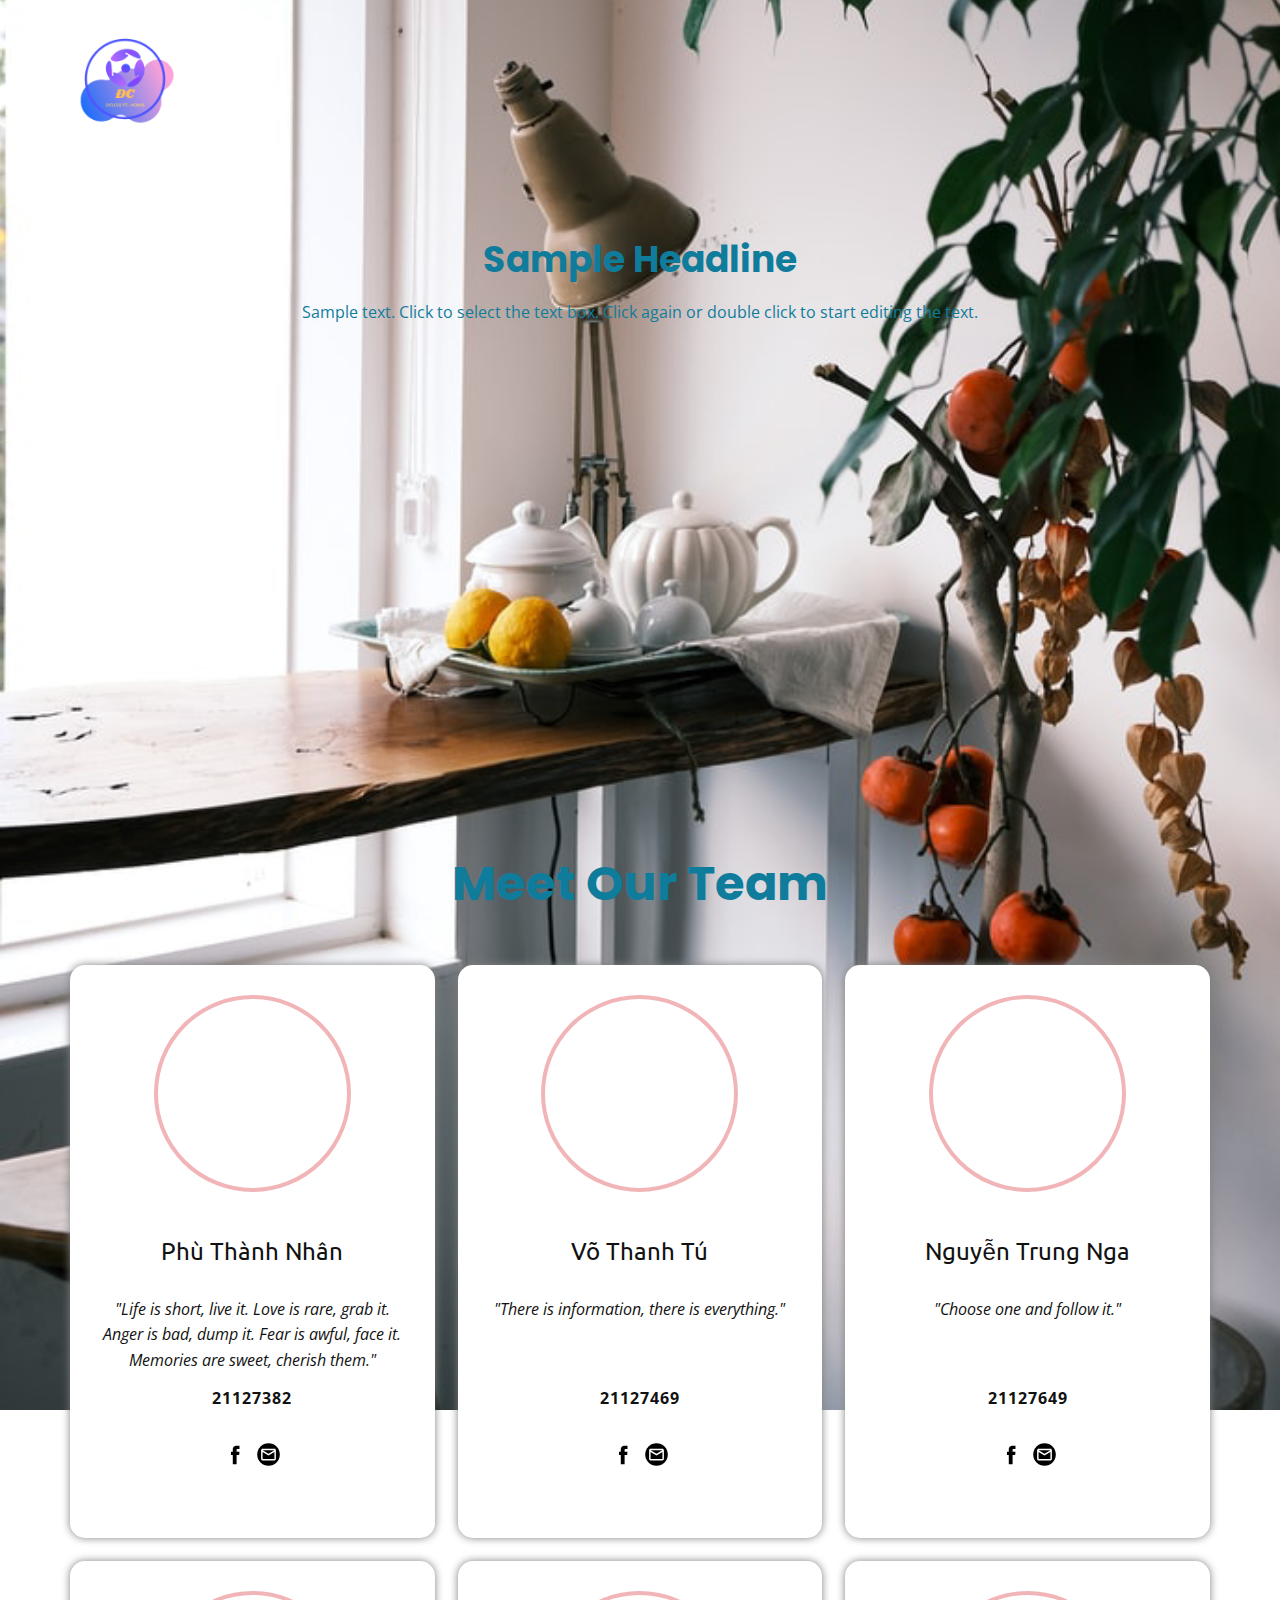
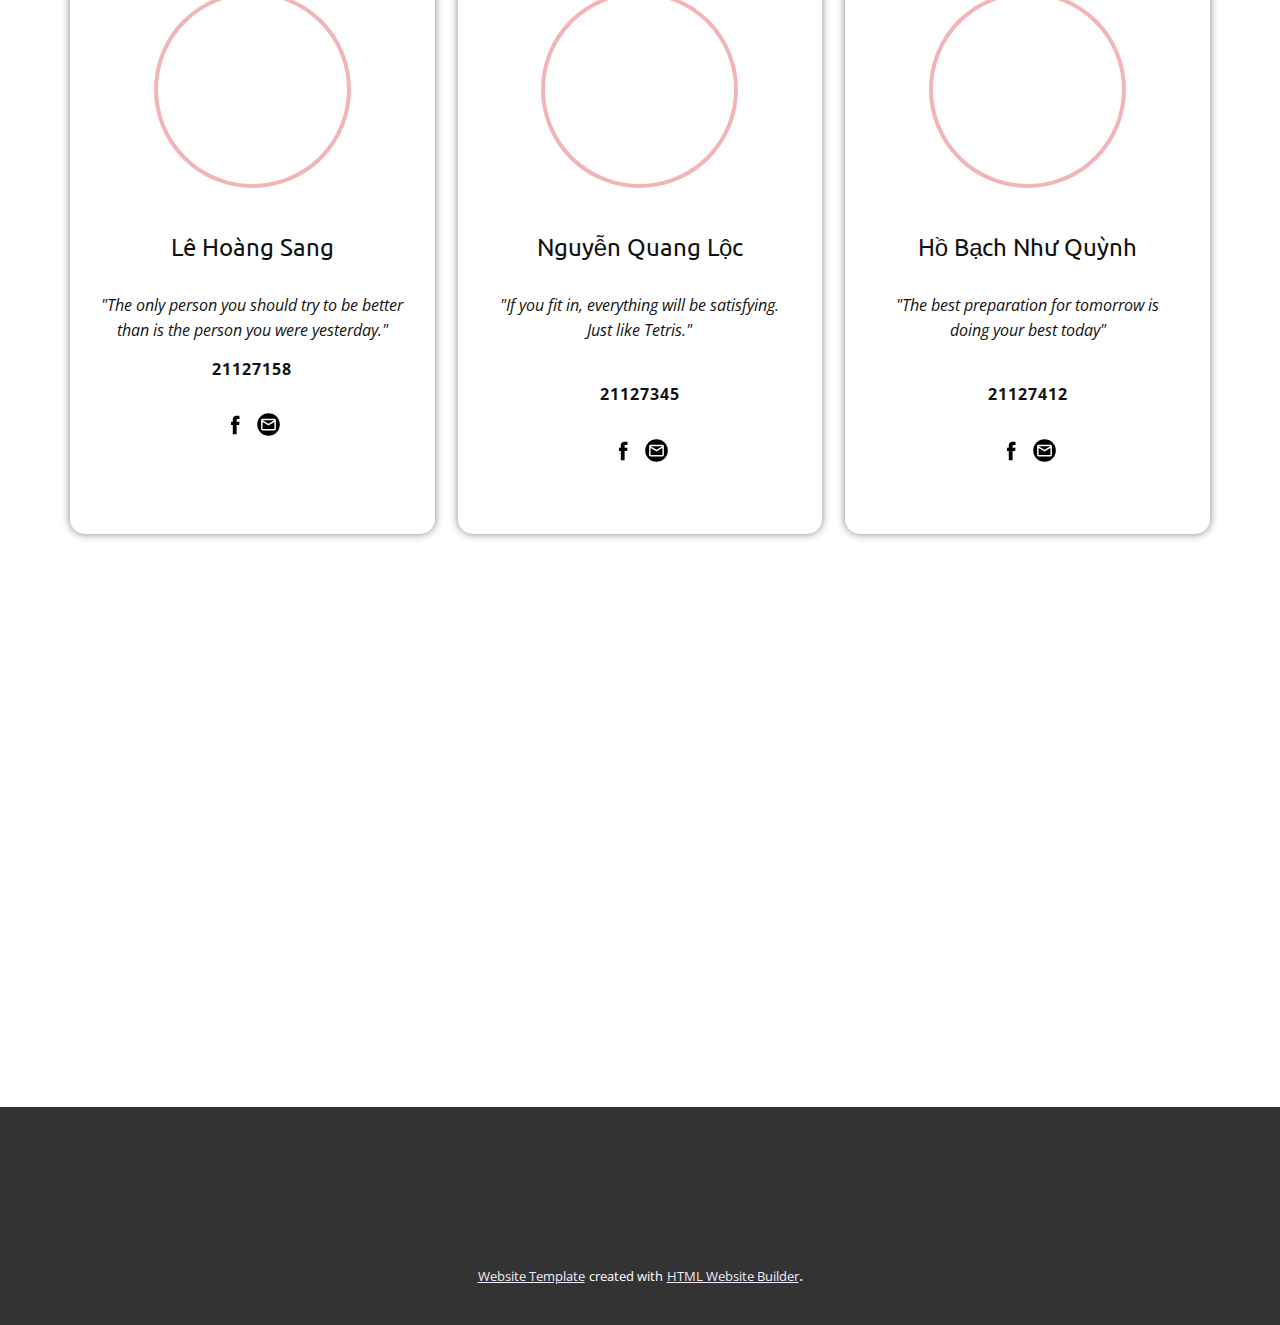
==== commit 9d4539c6: "Update information and theme" ====
--- a/Page-2.html
+++ b/Page-2.html
@@ -92,7 +92,8 @@
                 height: 100%;
               "
               class="embed-responsive-item"
-              src="https://www.youtube.com/embed/L-hm3S1aSnI?mute=0&amp;showinfo=0&amp;controls=0&amp;start=0"
+              src="https://www.youtube.com/embed/kSV8gBXPgr0
+"
               frameborder="0"
               allowfullscreen=""
             ></iframe>
@@ -749,27 +750,28 @@
                     u-image-6
                   "
                   alt=""
-                  data-image-width="626"
-                  data-image-height="417"
+                  data-image-width="1920"
+                  data-image-height="2560"
                 ></div>
                 <h4
                   class="
                     u-custom-font u-font-ubuntu u-text u-text-default u-text-17
                   "
                 >
-                  Roxie Swanson
+                  Hồ Bạch Như Quỳnh
                 </h4>
                 <p class="u-text u-text-body-color u-text-18">
-                  Lorem ipsum dolor sit amet, consectetur adipiscing elit, sed
-                  do eiusmod tempor incididunt ut labore et dolore
+                  "The best preparation for tomorrow is doing your best
+                  today"<br />
+                  <br />
                 </p>
-                <p class="u-text u-text-default u-text-19">Web Designer</p>
+                <p class="u-text u-text-default u-text-19">21127412</p>
                 <div class="u-social-icons u-spacing-10 u-social-icons-6">
                   <a
                     class="u-social-url"
                     title="facebook"
                     target="_blank"
-                    href="https://facebook.com/name"
+                    href="https://www.facebook.com/hobach.nhuquynh.3"
                     ><span
                       class="
                         u-icon
@@ -804,7 +806,7 @@
                     target="_blank"
                     data-type="Email"
                     title="Email"
-                    href=""
+                    href="mailto:21127412@student.hcmus.edu.vn"
                     ><span
                       class="
                         u-icon
--- a/Page-2.css
+++ b/Page-2.css
@@ -99,14 +99,14 @@
 
 .u-section-2 .u-text-3 {
   font-style: italic;
-  margin: 32px 0 0;
+  margin: 31px 0 0;
 }
 
 .u-section-2 .u-text-4 {
   font-size: 1rem;
   font-weight: 700;
   letter-spacing: 1px;
-  margin: 12px auto 0;
+  margin: 13px auto 0;
 }
 
 .u-section-2 .u-social-icons-1 {
@@ -153,14 +153,14 @@
 
 .u-section-2 .u-text-6 {
   font-style: italic;
-  margin: 32px 0 0;
+  margin: 31px 0 0;
 }
 
 .u-section-2 .u-text-7 {
   font-size: 1rem;
   font-weight: 700;
   letter-spacing: 1px;
-  margin: 12px auto 0;
+  margin: 13px auto 0;
 }
 
 .u-section-2 .u-social-icons-2 {
@@ -201,14 +201,14 @@
 
 .u-section-2 .u-text-9 {
   font-style: italic;
-  margin: 32px 0 0;
+  margin: 31px 0 0;
 }
 
 .u-section-2 .u-text-10 {
   font-size: 1rem;
   font-weight: 700;
   letter-spacing: 1px;
-  margin: 12px auto 0;
+  margin: 13px auto 0;
 }
 
 .u-section-2 .u-social-icons-3 {
@@ -255,14 +255,14 @@
 
 .u-section-2 .u-text-12 {
   font-style: italic;
-  margin: 32px 0 0;
+  margin: 31px 0 0;
 }
 
 .u-section-2 .u-text-13 {
   font-size: 1rem;
   font-weight: 700;
   letter-spacing: 1px;
-  margin: 12px auto 0;
+  margin: 13px auto 0;
 }
 
 .u-section-2 .u-social-icons-4 {
@@ -309,14 +309,14 @@
 
 .u-section-2 .u-text-15 {
   font-style: italic;
-  margin: 32px 0 0;
+  margin: 31px 0 0;
 }
 
 .u-section-2 .u-text-16 {
   font-size: 1rem;
   font-weight: 700;
   letter-spacing: 1px;
-  margin: 12px auto 0;
+  margin: 13px auto 0;
 }
 
 .u-section-2 .u-social-icons-5 {
@@ -348,7 +348,7 @@
 .u-section-2 .u-image-6 {
   width: 197px;
   height: 197px;
-  background-image: url("images/fsr.jpg");
+  background-image: url("https://cdn.discordapp.com/attachments/898038608420831272/919232897171468368/HBNQ.jpg");
   background-position: 50% 50%;
   margin: 0 auto;
 }
@@ -363,14 +363,14 @@
 
 .u-section-2 .u-text-18 {
   font-style: italic;
-  margin: 32px 0 0;
+  margin: 31px 0 0;
 }
 
 .u-section-2 .u-text-19 {
   font-size: 1rem;
   font-weight: 700;
   letter-spacing: 1px;
-  margin: 12px auto 0;
+  margin: 13px auto 0;
 }
 
 .u-section-2 .u-social-icons-6 {
